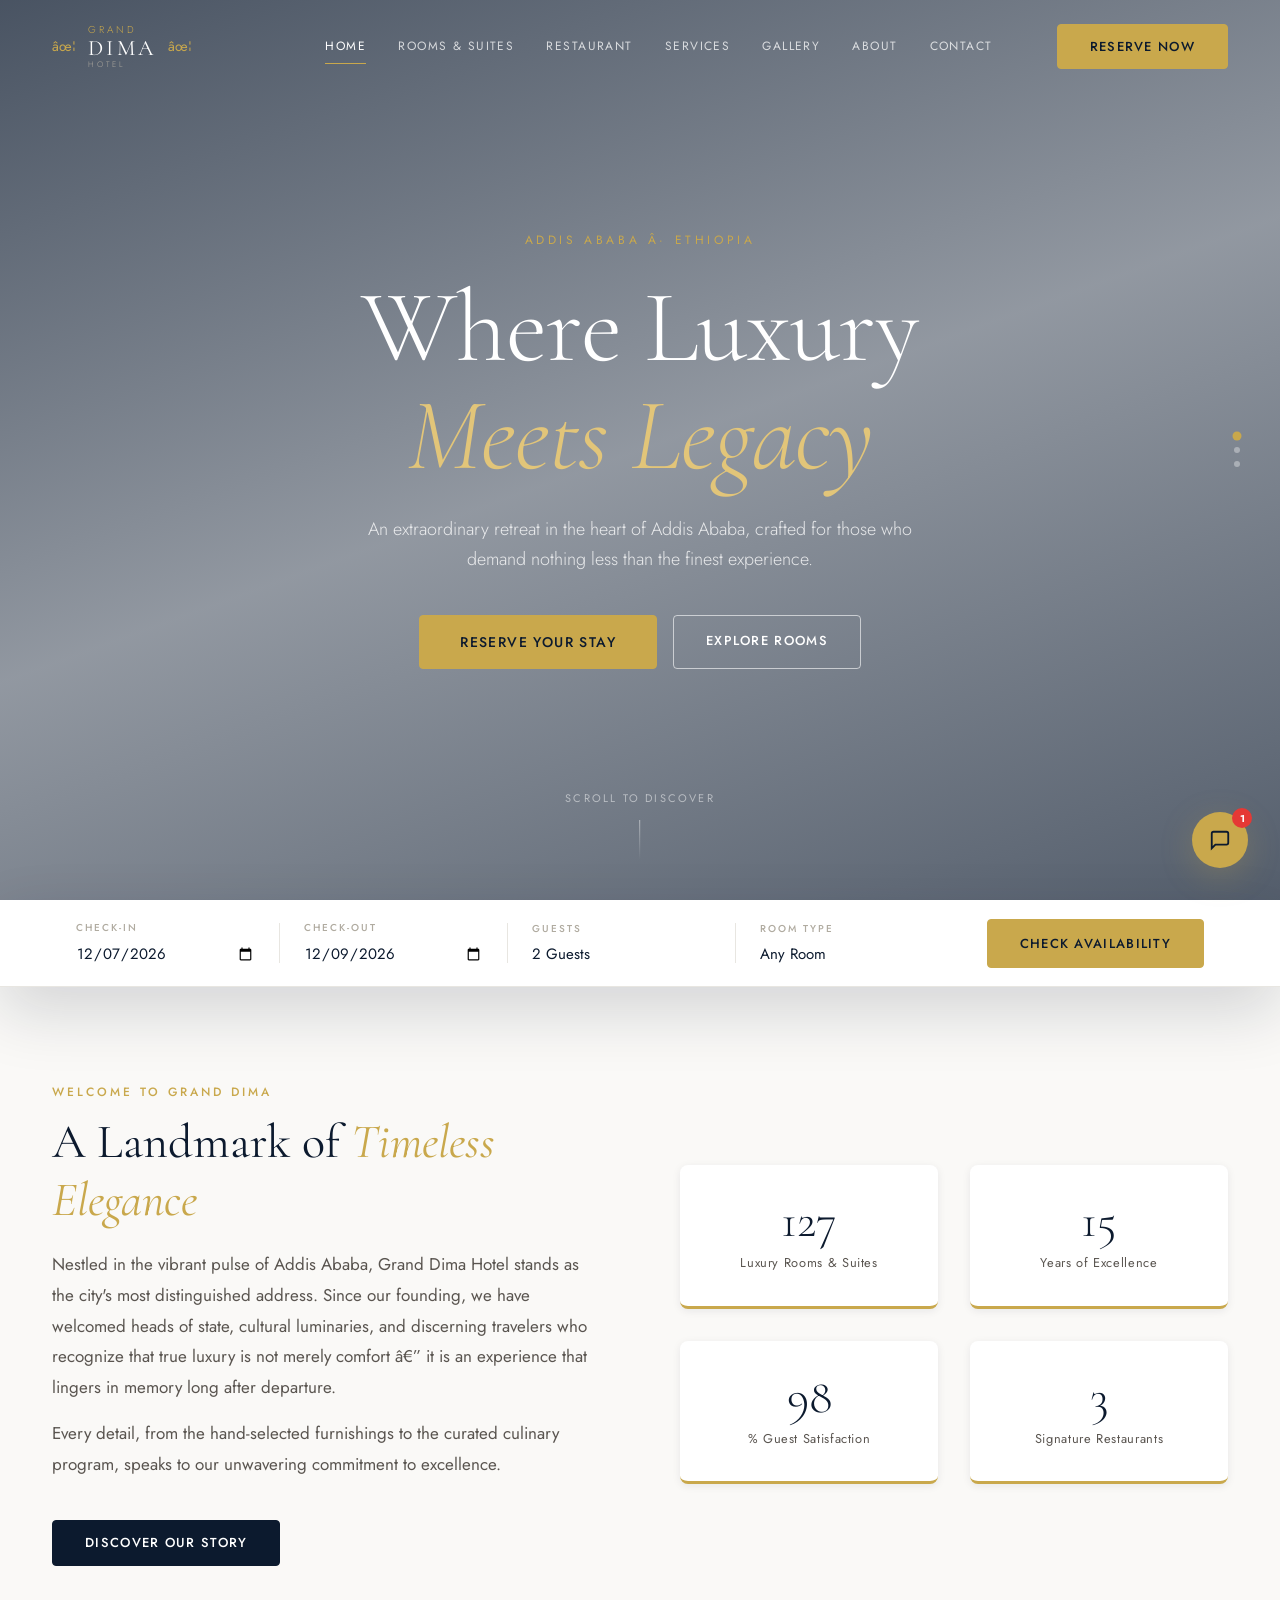
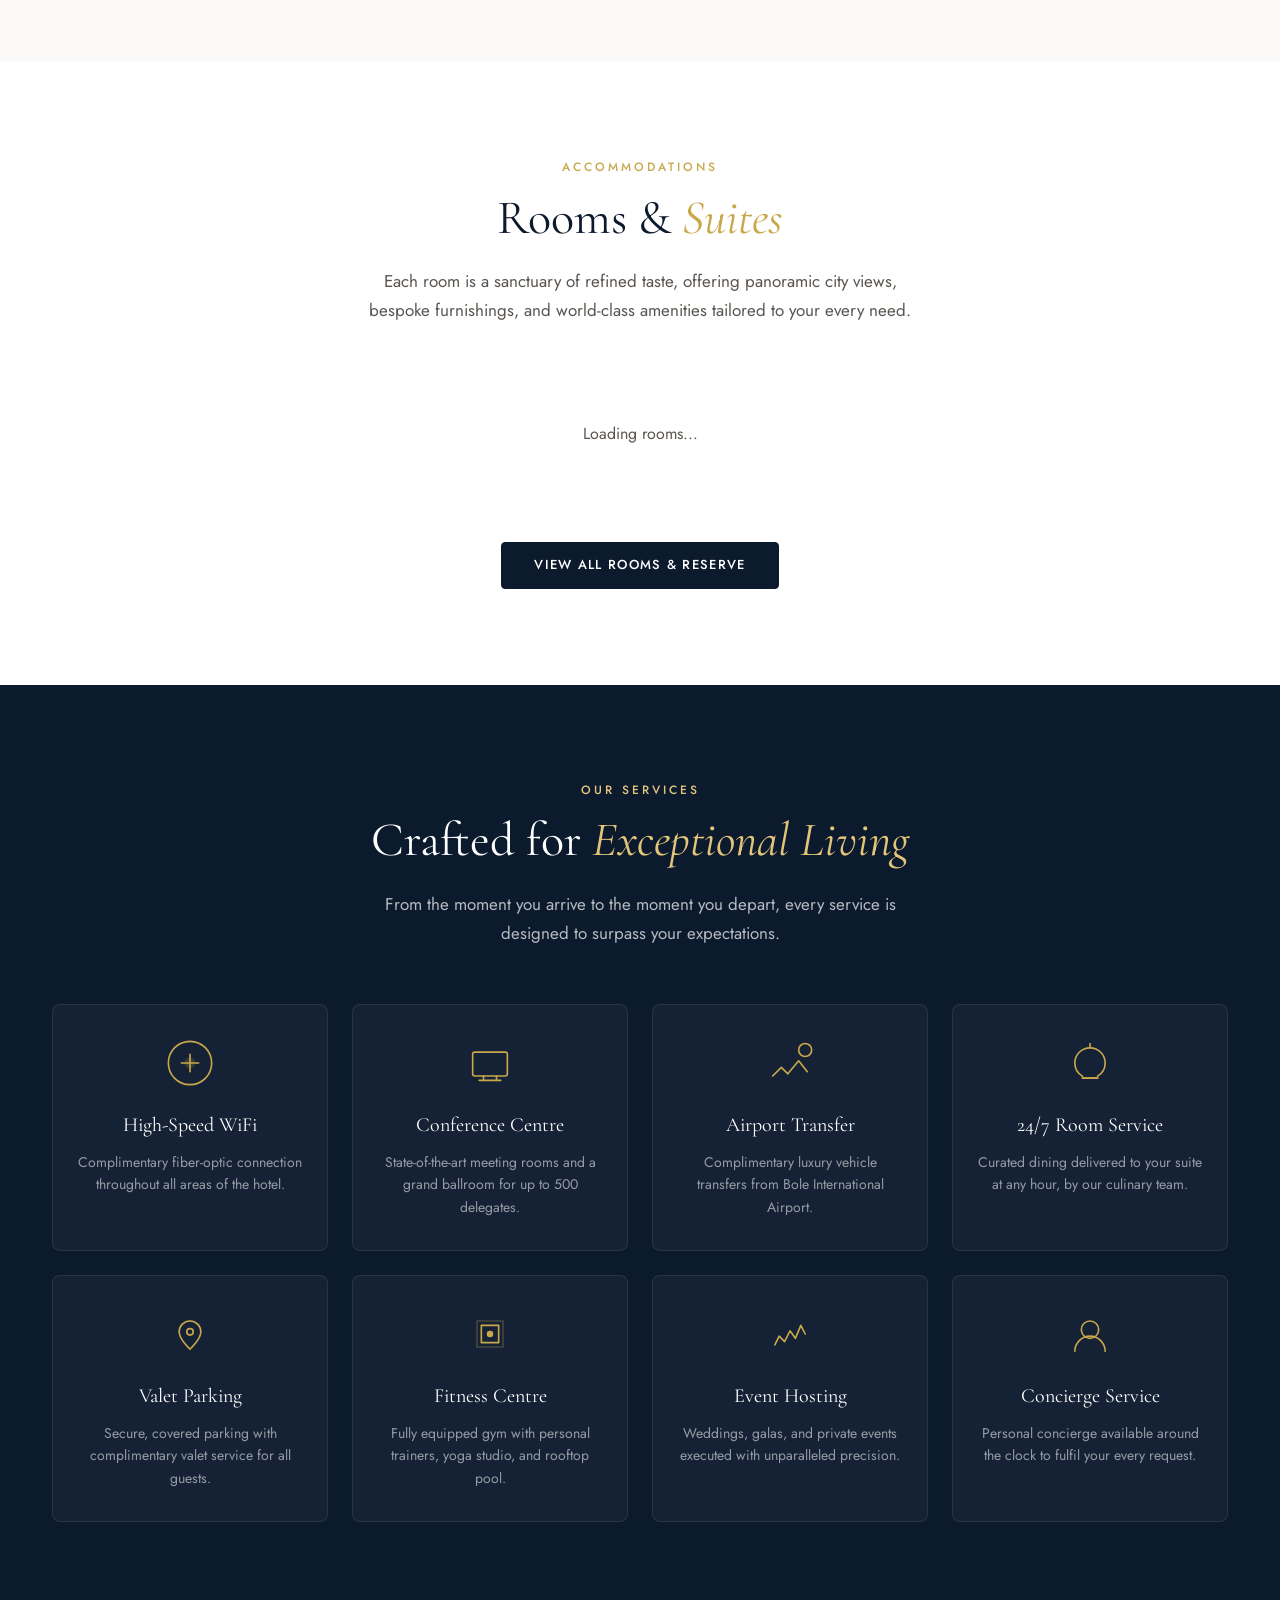
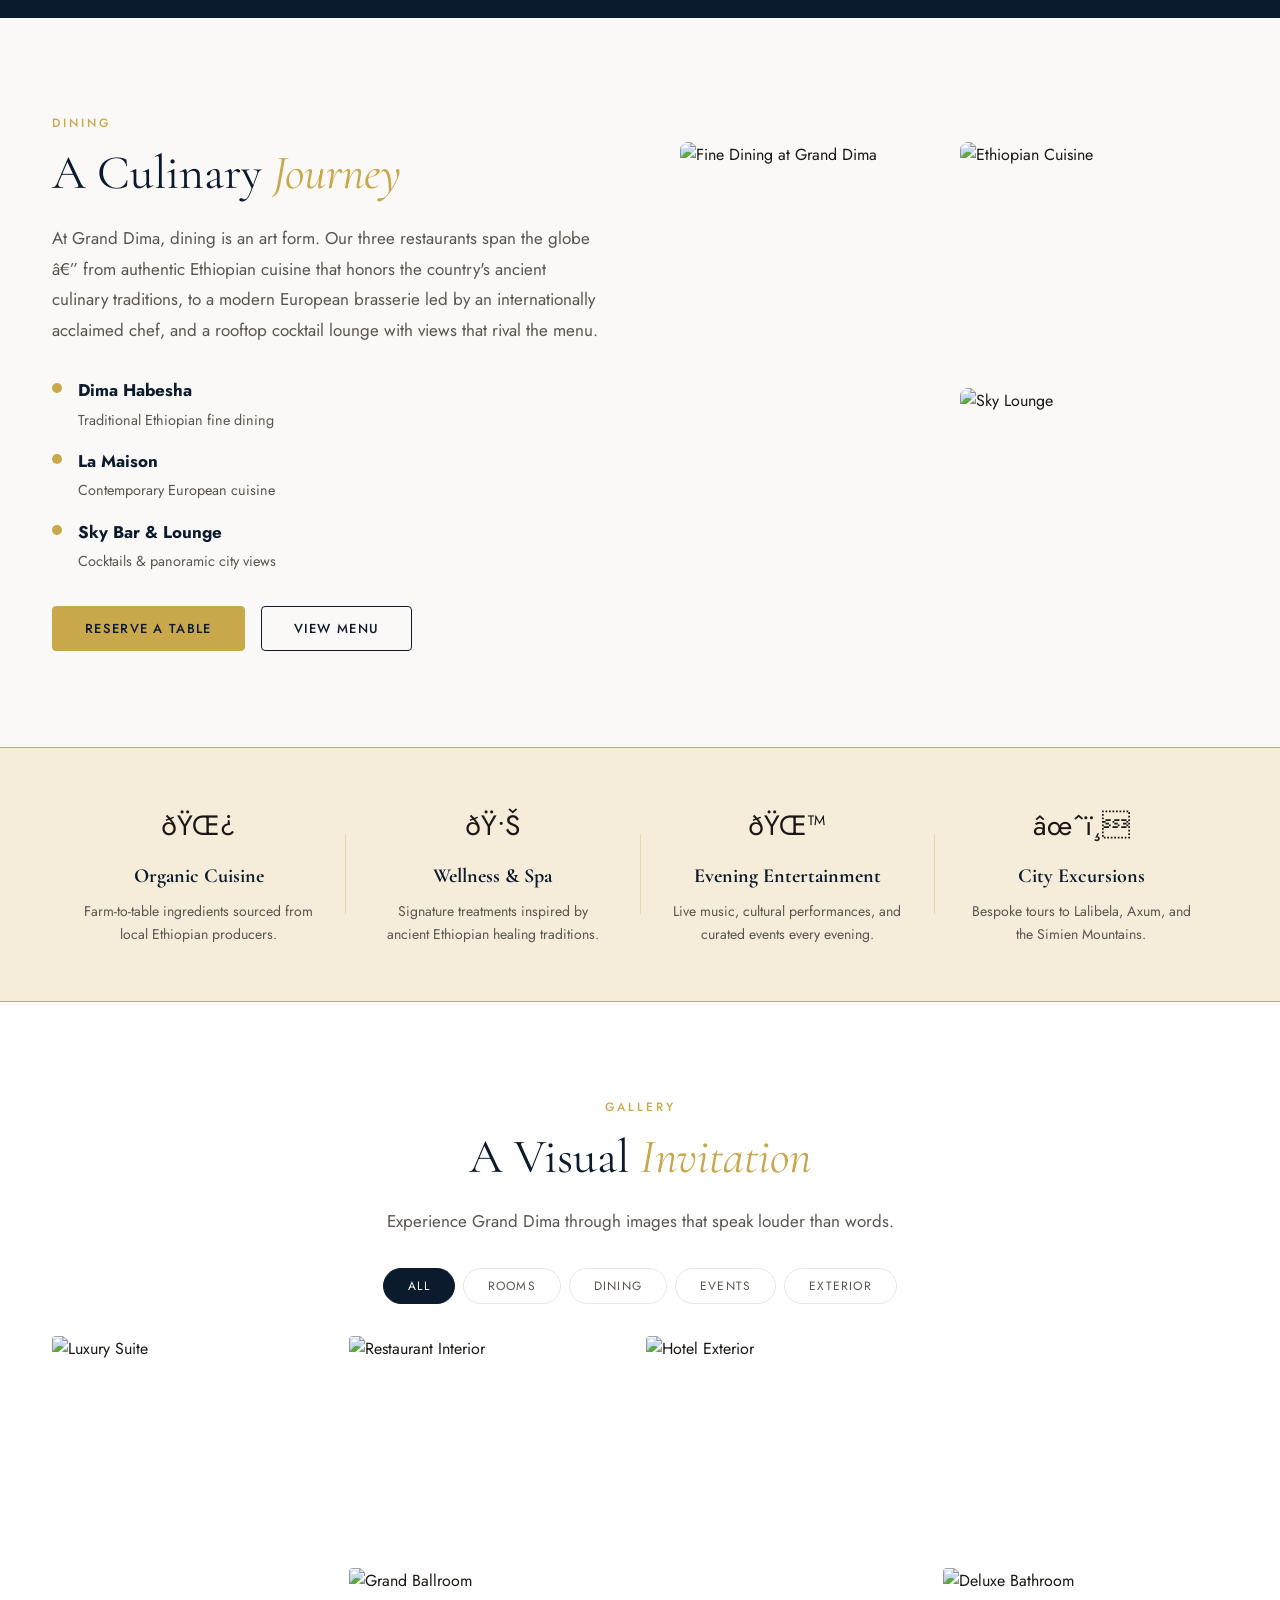
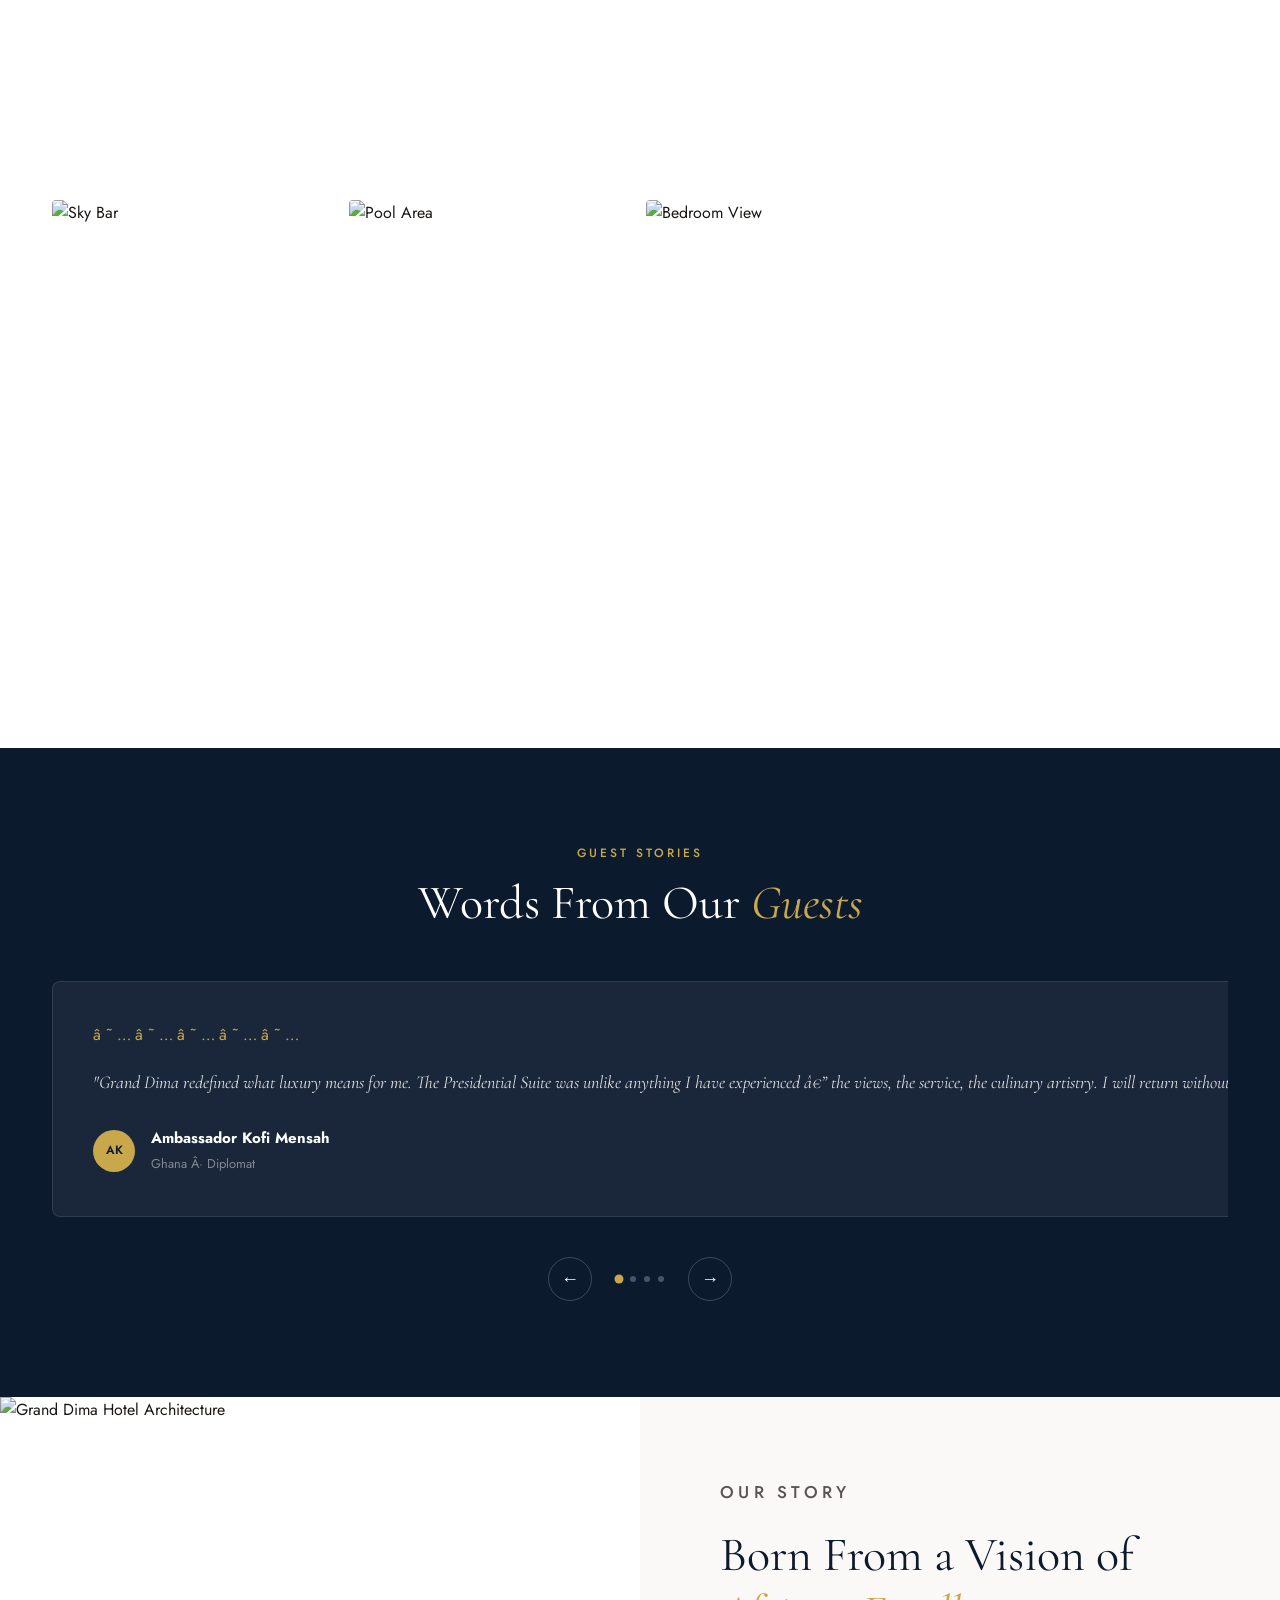
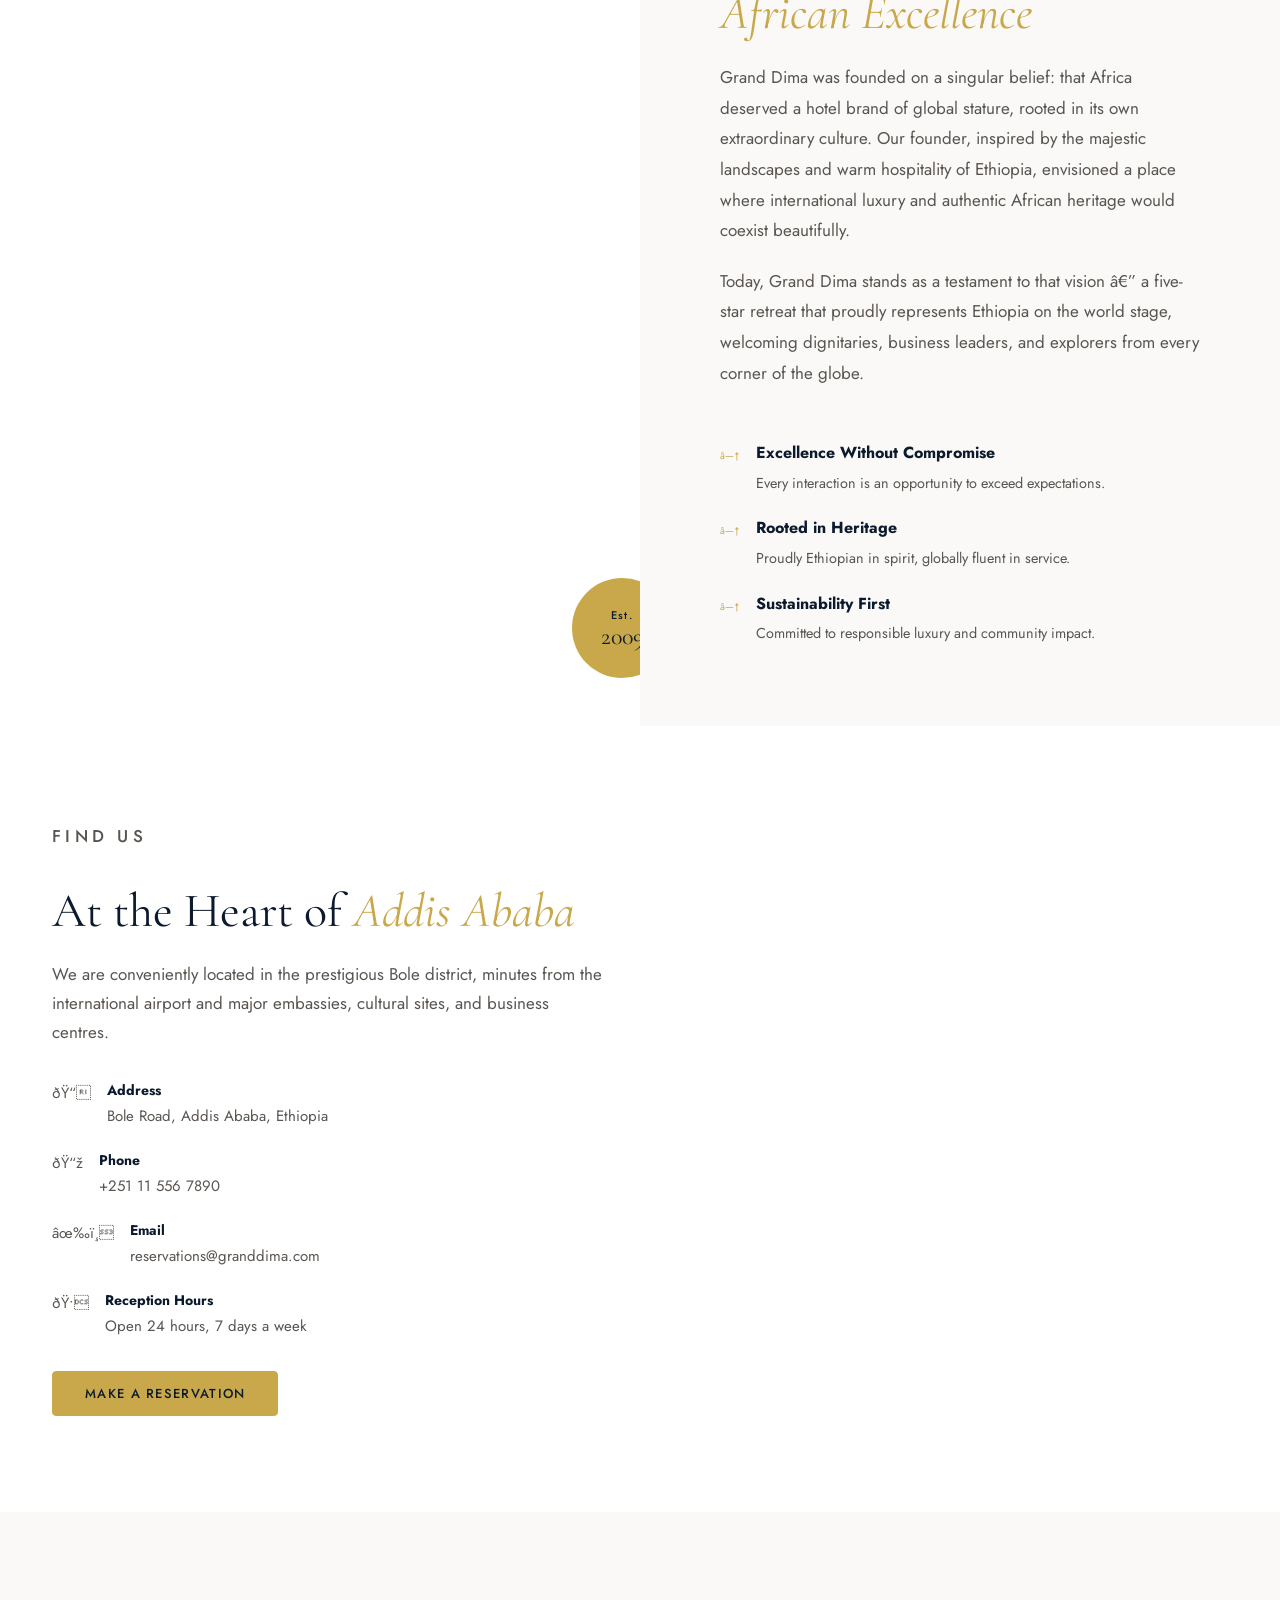
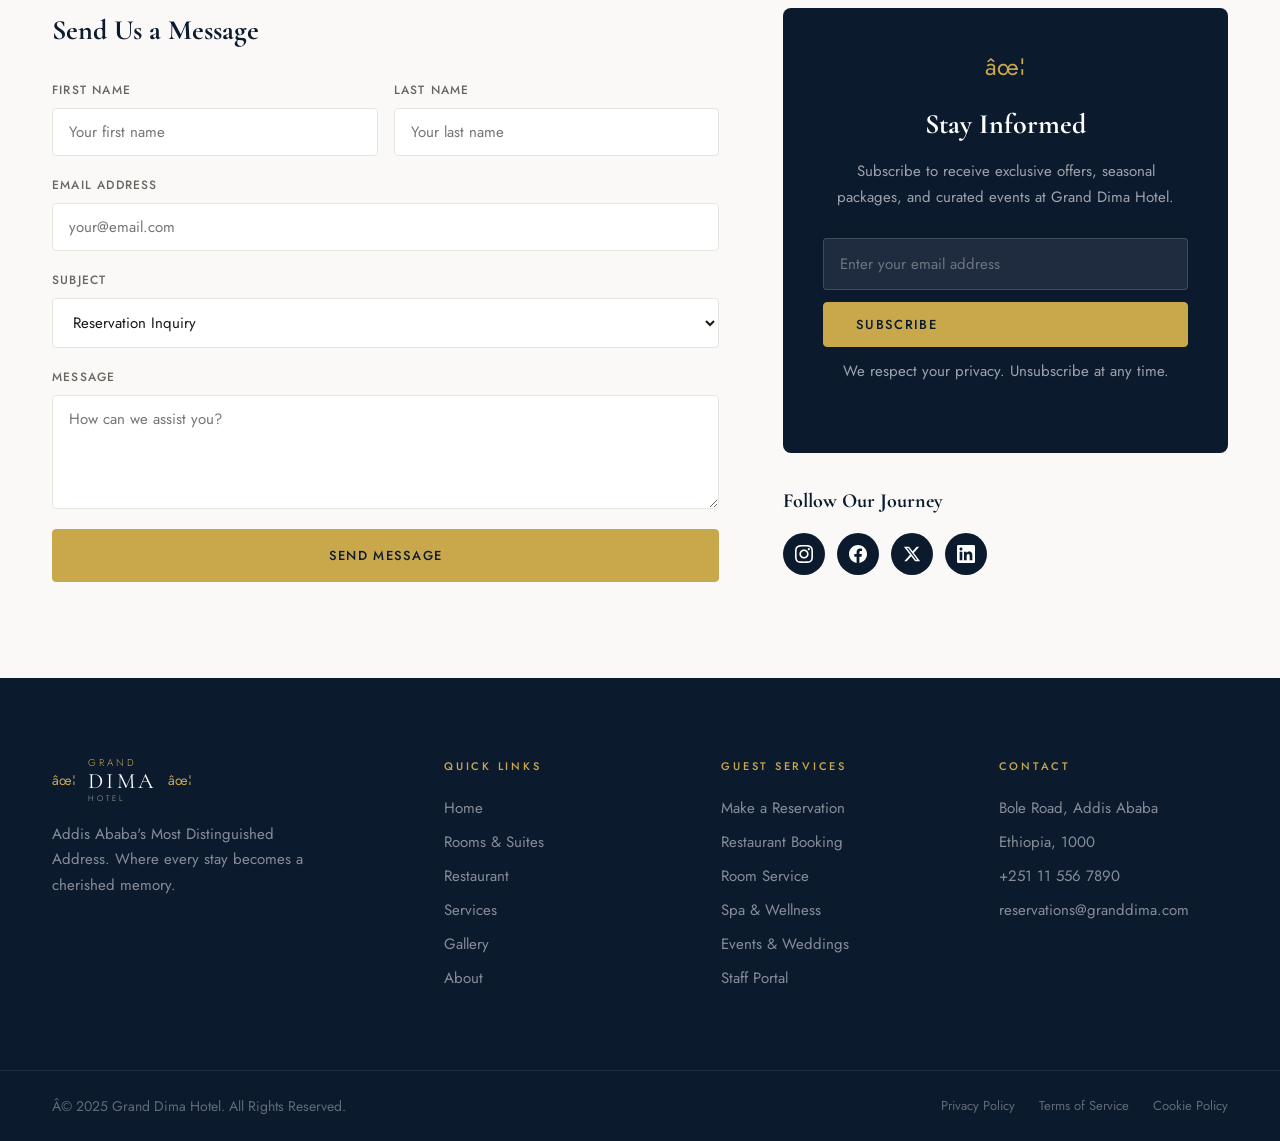
==== index.html @ 4185f0f9 "Hotel" ====
﻿<!DOCTYPE html>
<html lang="en">
<head>
<meta charset="UTF-8">
<meta name="viewport" content="width=device-width, initial-scale=1.0">
<meta name="description" content="Grand Dima Hotel â€” Addis Ababa's most distinguished address. Experience world-class luxury, timeless elegance, and extraordinary hospitality.">
<meta name="keywords" content="Grand Dima Hotel, luxury hotel, Addis Ababa, 5-star hotel, rooms, suites, restaurant, spa">
<title>Grand Dima Hotel | Addis Ababa's Finest Address</title>
<link rel="preconnect" href="https://fonts.googleapis.com">
<link rel="preconnect" href="https://fonts.gstatic.com" crossorigin>
<link href="https://fonts.googleapis.com/css2?family=Cormorant+Garamond:ital,wght@0,300;0,400;0,500;0,600;1,300;1,400&family=Jost:wght@300;400;500;600&family=Playfair+Display:ital,wght@0,400;0,700;1,400&display=swap" rel="stylesheet">
<link rel="stylesheet" href="style.css">
</head>
<body>

<!-- NAVIGATION -->
<nav class="nav" id="mainNav">
  <div class="nav-inner">
    <div class="nav-logo">
      <a href="#home">
        <span class="logo-ornament">âœ¦</span>
        <div class="logo-text">
          <span class="logo-grand">GRAND</span>
          <span class="logo-dima">DIMA</span>
          <span class="logo-hotel">HOTEL</span>
        </div>
        <span class="logo-ornament">âœ¦</span>
      </a>
    </div>
    <ul class="nav-links" id="navLinks">
      <li><a href="#home" class="nav-link active">Home</a></li>
      <li><a href="#rooms" class="nav-link">Rooms & Suites</a></li>
      <li><a href="#restaurant" class="nav-link">Restaurant</a></li>
      <li><a href="#amenities" class="nav-link">Services</a></li>
      <li><a href="#gallery" class="nav-link">Gallery</a></li>
      <li><a href="#about" class="nav-link">About</a></li>
      <li><a href="#contact" class="nav-link">Contact</a></li>
    </ul>
    <div class="nav-cta">
      <button class="btn btn-gold" onclick="openBooking()">Reserve Now</button>
    </div>
    <button class="nav-hamburger" id="navHamburger" onclick="toggleMenu()">
      <span></span><span></span><span></span>
    </button>
  </div>
</nav>

<!-- HERO SECTION -->
<section class="hero" id="home">
  <div class="hero-slides">
    <div class="hero-slide active" style="background-image: url('https://images.unsplash.com/photo-1566073771259-6a8506099945?w=1920&q=80')"></div>
    <div class="hero-slide" style="background-image: url('https://images.unsplash.com/photo-1582719478250-c89cae4dc85b?w=1920&q=80')"></div>
    <div class="hero-slide" style="background-image: url('https://images.unsplash.com/photo-1542314831-068cd1dbfeeb?w=1920&q=80')"></div>
  </div>
  <div class="hero-overlay"></div>
  <div class="hero-content">
    <p class="hero-eyebrow fade-up">Addis Ababa Â· Ethiopia</p>
    <h1 class="hero-title fade-up">Where Luxury<br><em>Meets Legacy</em></h1>
    <p class="hero-subtitle fade-up">An extraordinary retreat in the heart of Addis Ababa, crafted for those who demand nothing less than the finest experience.</p>
    <div class="hero-actions fade-up">
      <button class="btn btn-gold-lg" onclick="openBooking()">Reserve Your Stay</button>
      <a href="#rooms" class="btn btn-outline-light">Explore Rooms</a>
    </div>
  </div>
  <div class="hero-scroll-hint">
    <span>Scroll to discover</span>
    <div class="scroll-line"></div>
  </div>
  <div class="hero-dots">
    <span class="dot active" onclick="goSlide(0)"></span>
    <span class="dot" onclick="goSlide(1)"></span>
    <span class="dot" onclick="goSlide(2)"></span>
  </div>
</section>

<!-- QUICK BOOKING BAR -->
<section class="booking-bar" id="bookingBar">
  <div class="booking-bar-inner">
    <div class="booking-field">
      <label>Check-In</label>
      <input type="date" id="checkin" min="">
    </div>
    <div class="booking-divider"></div>
    <div class="booking-field">
      <label>Check-Out</label>
      <input type="date" id="checkout" min="">
    </div>
    <div class="booking-divider"></div>
    <div class="booking-field">
      <label>Guests</label>
      <select id="guests">
        <option>1 Guest</option>
        <option selected>2 Guests</option>
        <option>3 Guests</option>
        <option>4 Guests</option>
        <option>5+ Guests</option>
      </select>
    </div>
    <div class="booking-divider"></div>
    <div class="booking-field">
      <label>Room Type</label>
      <select id="roomType">
        <option>Any Room</option>
        <option>Deluxe Room</option>
        <option>Junior Suite</option>
        <option>Grand Suite</option>
        <option>Presidential Suite</option>
      </select>
    </div>
    <button class="btn btn-gold" onclick="checkAvailability()">Check Availability</button>
  </div>
</section>

<!-- INTRO SECTION -->
<section class="intro reveal" id="about-intro">
  <div class="container">
    <div class="intro-grid">
      <div class="intro-text">
        <p class="section-eyebrow">Welcome to Grand Dima</p>
        <h2 class="section-title">A Landmark of <em>Timeless Elegance</em></h2>
        <p class="intro-body">Nestled in the vibrant pulse of Addis Ababa, Grand Dima Hotel stands as the city's most distinguished address. Since our founding, we have welcomed heads of state, cultural luminaries, and discerning travelers who recognize that true luxury is not merely comfort â€” it is an experience that lingers in memory long after departure.</p>
        <p class="intro-body">Every detail, from the hand-selected furnishings to the curated culinary program, speaks to our unwavering commitment to excellence.</p>
        <a href="#about" class="btn btn-navy">Discover Our Story</a>
      </div>
      <div class="intro-stats">
        <div class="stat-item reveal-child">
          <span class="stat-number" data-target="127">0</span>
          <span class="stat-label">Luxury Rooms & Suites</span>
        </div>
        <div class="stat-item reveal-child">
          <span class="stat-number" data-target="15">0</span>
          <span class="stat-label">Years of Excellence</span>
        </div>
        <div class="stat-item reveal-child">
          <span class="stat-number" data-target="98">0</span>
          <span class="stat-label">% Guest Satisfaction</span>
        </div>
        <div class="stat-item reveal-child">
          <span class="stat-number" data-target="3">0</span>
          <span class="stat-label">Signature Restaurants</span>
        </div>
      </div>
    </div>
  </div>
</section>

<!-- ROOMS & SUITES -->
<section class="rooms-section reveal" id="rooms">
  <div class="container">
    <div class="section-header center">
      <p class="section-eyebrow">Accommodations</p>
      <h2 class="section-title">Rooms & <em>Suites</em></h2>
      <p class="section-desc">Each room is a sanctuary of refined taste, offering panoramic city views, bespoke furnishings, and world-class amenities tailored to your every need.</p>
    </div>
    <div class="rooms-grid" id="roomsGrid">
      <div class="empty-state" style="grid-column:1/-1;padding:3rem;text-align:center;color:var(--text-light)">
        Loading rooms...
      </div>
    </div>
    <div class="section-cta">
      <a href="#" class="btn btn-navy" onclick="openBooking()">View All Rooms & Reserve</a>
    </div>
  </div>
</section>

<!-- AMENITIES SECTION -->
<section class="amenities-section reveal" id="amenities">
  <div class="amenities-bg"></div>
  <div class="container">
    <div class="section-header center light">
      <p class="section-eyebrow gold">Our Services</p>
      <h2 class="section-title light">Crafted for <em>Exceptional Living</em></h2>
      <p class="section-desc light">From the moment you arrive to the moment you depart, every service is designed to surpass your expectations.</p>
    </div>
    <div class="amenities-grid">
      <div class="amenity-card reveal-child">
        <div class="amenity-icon">
          <svg viewBox="0 0 48 48" fill="none"><circle cx="24" cy="24" r="20" stroke="currentColor" stroke-width="1.5"/><path d="M16 24h16M24 16v16" stroke="currentColor" stroke-width="1.5" stroke-linecap="round"/><circle cx="24" cy="24" r="5" fill="currentColor" opacity="0.2"/></svg>
        </div>
        <h4>High-Speed WiFi</h4>
        <p>Complimentary fiber-optic connection throughout all areas of the hotel.</p>
      </div>
      <div class="amenity-card reveal-child">
        <div class="amenity-icon">
          <svg viewBox="0 0 48 48" fill="none"><rect x="8" y="14" width="32" height="22" rx="2" stroke="currentColor" stroke-width="1.5"/><path d="M18 36v4M30 36v4M14 40h20" stroke="currentColor" stroke-width="1.5" stroke-linecap="round"/></svg>
        </div>
        <h4>Conference Centre</h4>
        <p>State-of-the-art meeting rooms and a grand ballroom for up to 500 delegates.</p>
      </div>
      <div class="amenity-card reveal-child">
        <div class="amenity-icon">
          <svg viewBox="0 0 48 48" fill="none"><path d="M8 36l8-8 6 6 10-12 8 10" stroke="currentColor" stroke-width="1.5" stroke-linecap="round" stroke-linejoin="round"/><circle cx="38" cy="12" r="6" stroke="currentColor" stroke-width="1.5"/></svg>
        </div>
        <h4>Airport Transfer</h4>
        <p>Complimentary luxury vehicle transfers from Bole International Airport.</p>
      </div>
      <div class="amenity-card reveal-child">
        <div class="amenity-icon">
          <svg viewBox="0 0 48 48" fill="none"><path d="M24 10c-7.7 0-14 6.3-14 14 0 5.2 2.8 9.7 7 12.1V38h14v-1.9C35.2 33.7 38 29.2 38 24c0-7.7-6.3-14-14-14z" stroke="currentColor" stroke-width="1.5"/><path d="M19 38h10M24 10V6" stroke="currentColor" stroke-width="1.5" stroke-linecap="round"/></svg>
        </div>
        <h4>24/7 Room Service</h4>
        <p>Curated dining delivered to your suite at any hour, by our culinary team.</p>
      </div>
      <div class="amenity-card reveal-child">
        <div class="amenity-icon">
          <svg viewBox="0 0 48 48" fill="none"><path d="M14 22c0-5.5 4.5-10 10-10s10 4.5 10 10c0 7-10 16-10 16S14 29 14 22z" stroke="currentColor" stroke-width="1.5"/><circle cx="24" cy="22" r="3" stroke="currentColor" stroke-width="1.5"/></svg>
        </div>
        <h4>Valet Parking</h4>
        <p>Secure, covered parking with complimentary valet service for all guests.</p>
      </div>
      <div class="amenity-card reveal-child">
        <div class="amenity-icon">
          <svg viewBox="0 0 48 48" fill="none"><path d="M16 16h16v16H16z" stroke="currentColor" stroke-width="1.5" stroke-linejoin="round"/><path d="M12 12h24v24H12z" stroke="currentColor" stroke-width="1" opacity="0.4"/><circle cx="24" cy="24" r="3" fill="currentColor"/></svg>
        </div>
        <h4>Fitness Centre</h4>
        <p>Fully equipped gym with personal trainers, yoga studio, and rooftop pool.</p>
      </div>
      <div class="amenity-card reveal-child">
        <div class="amenity-icon">
          <svg viewBox="0 0 48 48" fill="none"><path d="M10 34l4-8 5 5 5-10 5 7 5-12 4 8" stroke="currentColor" stroke-width="1.5" stroke-linecap="round" stroke-linejoin="round"/></svg>
        </div>
        <h4>Event Hosting</h4>
        <p>Weddings, galas, and private events executed with unparalleled precision.</p>
      </div>
      <div class="amenity-card reveal-child">
        <div class="amenity-icon">
          <svg viewBox="0 0 48 48" fill="none"><circle cx="24" cy="20" r="8" stroke="currentColor" stroke-width="1.5"/><path d="M10 40c0-7.7 6.3-14 14-14s14 6.3 14 14" stroke="currentColor" stroke-width="1.5" stroke-linecap="round"/></svg>
        </div>
        <h4>Concierge Service</h4>
        <p>Personal concierge available around the clock to fulfil your every request.</p>
      </div>
    </div>
  </div>
</section>

<!-- RESTAURANT SECTION -->
<section class="restaurant-section reveal" id="restaurant">
  <div class="container">
    <div class="restaurant-grid">
      <div class="restaurant-text reveal-child">
        <p class="section-eyebrow">Dining</p>
        <h2 class="section-title">A Culinary <em>Journey</em></h2>
        <p class="restaurant-body">At Grand Dima, dining is an art form. Our three restaurants span the globe â€” from authentic Ethiopian cuisine that honors the country's ancient culinary traditions, to a modern European brasserie led by an internationally acclaimed chef, and a rooftop cocktail lounge with views that rival the menu.</p>
        <div class="restaurant-features">
          <div class="rf-item">
            <div class="rf-dot"></div>
            <div>
              <strong>Dima Habesha</strong>
              <span>Traditional Ethiopian fine dining</span>
            </div>
          </div>
          <div class="rf-item">
            <div class="rf-dot"></div>
            <div>
              <strong>La Maison</strong>
              <span>Contemporary European cuisine</span>
            </div>
          </div>
          <div class="rf-item">
            <div class="rf-dot"></div>
            <div>
              <strong>Sky Bar & Lounge</strong>
              <span>Cocktails & panoramic city views</span>
            </div>
          </div>
        </div>
        <div class="restaurant-actions">
          <button class="btn btn-gold" onclick="openReservation()">Reserve a Table</button>
          <button class="btn btn-ghost" onclick="openMenu()">View Menu</button>
        </div>
      </div>
      <div class="restaurant-gallery reveal-child">
        <div class="rg-main">
          <img src="https://images.unsplash.com/photo-1414235077428-338989a2e8c0?w=600&q=80" alt="Fine Dining at Grand Dima" loading="lazy">
        </div>
        <div class="rg-secondary">
          <img src="https://images.unsplash.com/photo-1504674900247-0877df9cc836?w=400&q=80" alt="Ethiopian Cuisine" loading="lazy">
          <img src="https://images.unsplash.com/photo-1551218808-94e220e084d2?w=400&q=80" alt="Sky Lounge" loading="lazy">
        </div>
      </div>
    </div>
  </div>
</section>

<!-- EXPERIENCE / CTA STRIP -->
<section class="experience-strip reveal">
  <div class="experience-inner">
    <div class="exp-item reveal-child">
      <div class="exp-icon">ðŸŒ¿</div>
      <h4>Organic Cuisine</h4>
      <p>Farm-to-table ingredients sourced from local Ethiopian producers.</p>
    </div>
    <div class="exp-divider"></div>
    <div class="exp-item reveal-child">
      <div class="exp-icon">ðŸ•Š</div>
      <h4>Wellness & Spa</h4>
      <p>Signature treatments inspired by ancient Ethiopian healing traditions.</p>
    </div>
    <div class="exp-divider"></div>
    <div class="exp-item reveal-child">
      <div class="exp-icon">ðŸŒ™</div>
      <h4>Evening Entertainment</h4>
      <p>Live music, cultural performances, and curated events every evening.</p>
    </div>
    <div class="exp-divider"></div>
    <div class="exp-item reveal-child">
      <div class="exp-icon">âœˆï¸</div>
      <h4>City Excursions</h4>
      <p>Bespoke tours to Lalibela, Axum, and the Simien Mountains.</p>
    </div>
  </div>
</section>

<!-- GALLERY SECTION -->
<section class="gallery-section reveal" id="gallery">
  <div class="container">
    <div class="section-header center">
      <p class="section-eyebrow">Gallery</p>
      <h2 class="section-title">A Visual <em>Invitation</em></h2>
      <p class="section-desc">Experience Grand Dima through images that speak louder than words.</p>
    </div>
    <div class="gallery-filters">
      <button class="gf-btn active" data-filter="all">All</button>
      <button class="gf-btn" data-filter="rooms">Rooms</button>
      <button class="gf-btn" data-filter="dining">Dining</button>
      <button class="gf-btn" data-filter="events">Events</button>
      <button class="gf-btn" data-filter="exterior">Exterior</button>
    </div>
    <div class="gallery-masonry" id="galleryGrid">
      <div class="gallery-item tall" data-cat="rooms" onclick="openLightbox(this)">
        <img src="https://images.unsplash.com/photo-1618773928121-c32242e63f39?w=600&q=80" alt="Luxury Suite" loading="lazy">
        <div class="gallery-hover"><span>Luxury Suite</span></div>
      </div>
      <div class="gallery-item" data-cat="dining" onclick="openLightbox(this)">
        <img src="https://images.unsplash.com/photo-1517248135467-4c7edcad34c4?w=600&q=80" alt="Restaurant Interior" loading="lazy">
        <div class="gallery-hover"><span>Dima Habesha</span></div>
      </div>
      <div class="gallery-item" data-cat="exterior" onclick="openLightbox(this)">
        <img src="https://images.unsplash.com/photo-1571896349842-33c89424de2d?w=600&q=80" alt="Hotel Exterior" loading="lazy">
        <div class="gallery-hover"><span>Hotel Entrance</span></div>
      </div>
      <div class="gallery-item wide" data-cat="events" onclick="openLightbox(this)">
        <img src="https://images.unsplash.com/photo-1519167758481-83f550bb49b3?w=800&q=80" alt="Grand Ballroom" loading="lazy">
        <div class="gallery-hover"><span>Grand Ballroom</span></div>
      </div>
      <div class="gallery-item" data-cat="rooms" onclick="openLightbox(this)">
        <img src="https://images.unsplash.com/photo-1560347876-aeef00ee58a1?w=600&q=80" alt="Deluxe Bathroom" loading="lazy">
        <div class="gallery-hover"><span>Marble Bathroom</span></div>
      </div>
      <div class="gallery-item" data-cat="dining" onclick="openLightbox(this)">
        <img src="https://images.unsplash.com/photo-1555396273-367ea4eb4db5?w=600&q=80" alt="Sky Bar" loading="lazy">
        <div class="gallery-hover"><span>Sky Bar Lounge</span></div>
      </div>
      <div class="gallery-item tall" data-cat="exterior" onclick="openLightbox(this)">
        <img src="https://images.unsplash.com/photo-1445019980597-93fa8acb246c?w=600&q=80" alt="Pool Area" loading="lazy">
        <div class="gallery-hover"><span>Rooftop Pool</span></div>
      </div>
      <div class="gallery-item" data-cat="rooms" onclick="openLightbox(this)">
        <img src="https://images.unsplash.com/photo-1611892440504-42a792e24d32?w=600&q=80" alt="Bedroom View" loading="lazy">
        <div class="gallery-hover"><span>Presidential Suite</span></div>
      </div>
    </div>
  </div>
</section>

<!-- TESTIMONIALS -->
<section class="testimonials-section reveal" id="testimonials">
  <div class="container">
    <div class="section-header center">
      <p class="section-eyebrow">Guest Stories</p>
      <h2 class="section-title">Words From Our <em>Guests</em></h2>
    </div>
    <div class="testimonials-carousel" id="testimonialsCarousel">
      <div class="testimonial-track" id="testimonialTrack">
        <div class="testimonial-card">
          <div class="testimonial-stars">â˜…â˜…â˜…â˜…â˜…</div>
          <p class="testimonial-text">"Grand Dima redefined what luxury means for me. The Presidential Suite was unlike anything I have experienced â€” the views, the service, the culinary artistry. I will return without question."</p>
          <div class="testimonial-author">
            <div class="author-avatar">AK</div>
            <div>
              <strong>Ambassador Kofi Mensah</strong>
              <span>Ghana Â· Diplomat</span>
            </div>
          </div>
        </div>
        <div class="testimonial-card">
          <div class="testimonial-stars">â˜…â˜…â˜…â˜…â˜…</div>
          <p class="testimonial-text">"Hosting our international conference at Grand Dima was the right decision. The team handled every detail with precision and warmth. Our 300 delegates were thoroughly impressed."</p>
          <div class="testimonial-author">
            <div class="author-avatar">SL</div>
            <div>
              <strong>Sarah Lindqvist</strong>
              <span>Sweden Â· CEO, Nordic Partners</span>
            </div>
          </div>
        </div>
        <div class="testimonial-card">
          <div class="testimonial-stars">â˜…â˜…â˜…â˜…â˜…</div>
          <p class="testimonial-text">"The Dima Habesha restaurant was the highlight of our visit to Addis Ababa. Authentic flavors presented with modern elegance â€” a perfect representation of Ethiopia's culinary soul."</p>
          <div class="testimonial-author">
            <div class="author-avatar">MA</div>
            <div>
              <strong>Marco Almeida</strong>
              <span>Brazil Â· Food Critic</span>
            </div>
          </div>
        </div>
        <div class="testimonial-card">
          <div class="testimonial-stars">â˜…â˜…â˜…â˜…â˜…</div>
          <p class="testimonial-text">"Our honeymoon at Grand Dima exceeded every dream. The staff remembered every preference, surprised us each morning, and made us feel like the only guests in the hotel."</p>
          <div class="testimonial-author">
            <div class="author-avatar">NB</div>
            <div>
              <strong>Nadia & Brahim</strong>
              <span>Morocco Â· Newlyweds</span>
            </div>
          </div>
        </div>
      </div>
    </div>
    <div class="testimonial-nav">
      <button class="tn-btn" onclick="prevTestimonial()">&#8592;</button>
      <div class="tn-dots" id="tnDots">
        <span class="tn-dot active"></span>
        <span class="tn-dot"></span>
        <span class="tn-dot"></span>
        <span class="tn-dot"></span>
      </div>
      <button class="tn-btn" onclick="nextTestimonial()">&#8594;</button>
    </div>
  </div>
</section>

<!-- ABOUT SECTION -->
<section class="about-section reveal" id="about">
  <div class="about-grid">
    <div class="about-visual">
      <img src="https://images.unsplash.com/photo-1551882547-ff40c63fe5fa?w=800&q=80" alt="Grand Dima Hotel Architecture" loading="lazy">
      <div class="about-badge">
        <span class="ab-year">Est.</span>
        <span class="ab-num">2009</span>
      </div>
    </div>
    <div class="about-text reveal-child">
      <p class="section-eyebrow">Our Story</p>
      <h2 class="section-title">Born From a Vision of <em>African Excellence</em></h2>
      <p>Grand Dima was founded on a singular belief: that Africa deserved a hotel brand of global stature, rooted in its own extraordinary culture. Our founder, inspired by the majestic landscapes and warm hospitality of Ethiopia, envisioned a place where international luxury and authentic African heritage would coexist beautifully.</p>
      <p>Today, Grand Dima stands as a testament to that vision â€” a five-star retreat that proudly represents Ethiopia on the world stage, welcoming dignitaries, business leaders, and explorers from every corner of the globe.</p>
      <div class="about-values">
        <div class="av-item">
          <div class="av-icon">â—†</div>
          <div>
            <strong>Excellence Without Compromise</strong>
            <span>Every interaction is an opportunity to exceed expectations.</span>
          </div>
        </div>
        <div class="av-item">
          <div class="av-icon">â—†</div>
          <div>
            <strong>Rooted in Heritage</strong>
            <span>Proudly Ethiopian in spirit, globally fluent in service.</span>
          </div>
        </div>
        <div class="av-item">
          <div class="av-icon">â—†</div>
          <div>
            <strong>Sustainability First</strong>
            <span>Committed to responsible luxury and community impact.</span>
          </div>
        </div>
      </div>
    </div>
  </div>
</section>

<!-- LOCATION -->
<section class="location-section reveal" id="contact">
  <div class="container">
    <div class="location-grid">
      <div class="location-info reveal-child">
        <p class="section-eyebrow">Find Us</p>
        <h2 class="section-title">At the Heart of <em>Addis Ababa</em></h2>
        <p>We are conveniently located in the prestigious Bole district, minutes from the international airport and major embassies, cultural sites, and business centres.</p>
        <div class="contact-items">
          <div class="ci">
            <span class="ci-icon">ðŸ“</span>
            <div>
              <strong>Address</strong>
              <span>Bole Road, Addis Ababa, Ethiopia</span>
            </div>
          </div>
          <div class="ci">
            <span class="ci-icon">ðŸ“ž</span>
            <div>
              <strong>Phone</strong>
              <span>+251 11 556 7890</span>
            </div>
          </div>
          <div class="ci">
            <span class="ci-icon">âœ‰ï¸</span>
            <div>
              <strong>Email</strong>
              <span>reservations@granddima.com</span>
            </div>
          </div>
          <div class="ci">
            <span class="ci-icon">ðŸ•</span>
            <div>
              <strong>Reception Hours</strong>
              <span>Open 24 hours, 7 days a week</span>
            </div>
          </div>
        </div>
        <button class="btn btn-gold" onclick="openBooking()">Make a Reservation</button>
      </div>
      <div class="location-map reveal-child">
        <div class="map-container">
          <iframe
            src="https://www.google.com/maps/embed?pb=!1m18!1m12!1m3!1d3940.520988305025!2d38.79555831520875!3d9.010092891964568!2m3!1f0!2f0!3f0!3m2!1i1024!2i768!4f13.1!3m3!1m2!1s0x164b85cef5ab402d%3A0x8467b6b037a24d49!2sBole%2C+Addis+Ababa!5e0!3m2!1sen!2set!4v1620000000000!5m2!1sen!2set"
            width="100%" height="100%" style="border:0;" allowfullscreen="" loading="lazy">
          </iframe>
        </div>
      </div>
    </div>
  </div>
</section>

<!-- CONTACT FORM & NEWSLETTER -->
<section class="contact-section reveal">
  <div class="container">
    <div class="contact-grid">
      <div class="contact-form-wrap reveal-child">
        <h3>Send Us a Message</h3>
        <form class="contact-form" onsubmit="submitContact(event)">
          <div class="form-row">
            <div class="form-group">
              <label>First Name</label>
              <input type="text" id="contactFirstName" placeholder="Your first name" required>
            </div>
            <div class="form-group">
              <label>Last Name</label>
              <input type="text" id="contactLastName" placeholder="Your last name" required>
            </div>
          </div>
          <div class="form-group">
            <label>Email Address</label>
            <input type="email" id="contactEmail" placeholder="your@email.com" required>
          </div>
          <div class="form-group">
            <label>Subject</label>
            <select id="contactSubject">
              <option>Reservation Inquiry</option>
              <option>Event Planning</option>
              <option>Restaurant Reservation</option>
              <option>General Inquiry</option>
              <option>Feedback</option>
            </select>
          </div>
          <div class="form-group">
            <label>Message</label>
            <textarea id="contactMessage" rows="4" placeholder="How can we assist you?" required></textarea>
          </div>
          <button type="submit" class="btn btn-gold full-width">Send Message</button>
        </form>
      </div>
      <div class="newsletter-wrap reveal-child">
        <div class="newsletter-box">
          <div class="nl-icon">âœ¦</div>
          <h3>Stay Informed</h3>
          <p>Subscribe to receive exclusive offers, seasonal packages, and curated events at Grand Dima Hotel.</p>
          <form class="nl-form" onsubmit="subscribeNewsletter(event)">
            <input type="email" id="newsletterEmail" placeholder="Enter your email address" required>
            <button type="submit" class="btn btn-gold">Subscribe</button>
          </form>
          <p class="nl-note">We respect your privacy. Unsubscribe at any time.</p>
        </div>
        <div class="social-wrap">
          <h4>Follow Our Journey</h4>
          <div class="social-links">
            <a href="#" class="social-btn" title="Instagram">
              <svg viewBox="0 0 24 24" fill="currentColor"><path d="M12 2.163c3.204 0 3.584.012 4.85.07 3.252.148 4.771 1.691 4.919 4.919.058 1.265.069 1.645.069 4.849 0 3.205-.012 3.584-.069 4.849-.149 3.225-1.664 4.771-4.919 4.919-1.266.058-1.644.07-4.85.07-3.204 0-3.584-.012-4.849-.07-3.26-.149-4.771-1.699-4.919-4.92-.058-1.265-.07-1.644-.07-4.849 0-3.204.013-3.583.07-4.849.149-3.227 1.664-4.771 4.919-4.919 1.266-.057 1.645-.069 4.849-.069zm0-2.163c-3.259 0-3.667.014-4.947.072-4.358.2-6.78 2.618-6.98 6.98-.059 1.281-.073 1.689-.073 4.948 0 3.259.014 3.668.072 4.948.2 4.358 2.618 6.78 6.98 6.98 1.281.058 1.689.072 4.948.072 3.259 0 3.668-.014 4.948-.072 4.354-.2 6.782-2.618 6.979-6.98.059-1.28.073-1.689.073-4.948 0-3.259-.014-3.667-.072-4.947-.196-4.354-2.617-6.78-6.979-6.98-1.281-.059-1.69-.073-4.949-.073zm0 5.838c-3.403 0-6.162 2.759-6.162 6.162s2.759 6.163 6.162 6.163 6.162-2.759 6.162-6.163c0-3.403-2.759-6.162-6.162-6.162zm0 10.162c-2.209 0-4-1.79-4-4 0-2.209 1.791-4 4-4s4 1.791 4 4c0 2.21-1.791 4-4 4zm6.406-11.845c-.796 0-1.441.645-1.441 1.44s.645 1.44 1.441 1.44c.795 0 1.439-.645 1.439-1.44s-.644-1.44-1.439-1.44z"/></svg>
            </a>
            <a href="#" class="social-btn" title="Facebook">
              <svg viewBox="0 0 24 24" fill="currentColor"><path d="M24 12.073c0-6.627-5.373-12-12-12s-12 5.373-12 12c0 5.99 4.388 10.954 10.125 11.854v-8.385H7.078v-3.47h3.047V9.43c0-3.007 1.792-4.669 4.533-4.669 1.312 0 2.686.235 2.686.235v2.953H15.83c-1.491 0-1.956.925-1.956 1.874v2.25h3.328l-.532 3.47h-2.796v8.385C19.612 23.027 24 18.062 24 12.073z"/></svg>
            </a>
            <a href="#" class="social-btn" title="Twitter">
              <svg viewBox="0 0 24 24" fill="currentColor"><path d="M18.244 2.25h3.308l-7.227 8.26 8.502 11.24H16.17l-5.214-6.817L4.99 21.75H1.68l7.73-8.835L1.254 2.25H8.08l4.713 6.231zm-1.161 17.52h1.833L7.084 4.126H5.117z"/></svg>
            </a>
            <a href="#" class="social-btn" title="LinkedIn">
              <svg viewBox="0 0 24 24" fill="currentColor"><path d="M20.447 20.452h-3.554v-5.569c0-1.328-.027-3.037-1.852-3.037-1.853 0-2.136 1.445-2.136 2.939v5.667H9.351V9h3.414v1.561h.046c.477-.9 1.637-1.85 3.37-1.85 3.601 0 4.267 2.37 4.267 5.455v6.286zM5.337 7.433c-1.144 0-2.063-.926-2.063-2.065 0-1.138.92-2.063 2.063-2.063 1.14 0 2.064.925 2.064 2.063 0 1.139-.925 2.065-2.064 2.065zm1.782 13.019H3.555V9h3.564v11.452zM22.225 0H1.771C.792 0 0 .774 0 1.729v20.542C0 23.227.792 24 1.771 24h20.451C23.2 24 24 23.227 24 22.271V1.729C24 .774 23.2 0 22.222 0h.003z"/></svg>
            </a>
          </div>
        </div>
      </div>
    </div>
  </div>
</section>

<!-- FOOTER -->
<footer class="footer">
  <div class="footer-top">
    <div class="container">
      <div class="footer-grid">
        <div class="footer-brand">
          <div class="footer-logo">
            <span class="logo-ornament">âœ¦</span>
            <div class="logo-text">
              <span class="logo-grand">GRAND</span>
              <span class="logo-dima">DIMA</span>
              <span class="logo-hotel">HOTEL</span>
            </div>
            <span class="logo-ornament">âœ¦</span>
          </div>
          <p class="footer-tagline">Addis Ababa's Most Distinguished Address. Where every stay becomes a cherished memory.</p>
        </div>
        <div class="footer-col">
          <h5>Quick Links</h5>
          <ul>
            <li><a href="#home">Home</a></li>
            <li><a href="#rooms">Rooms & Suites</a></li>
            <li><a href="#restaurant">Restaurant</a></li>
            <li><a href="#amenities">Services</a></li>
            <li><a href="#gallery">Gallery</a></li>
            <li><a href="#about">About</a></li>
          </ul>
        </div>
        <div class="footer-col">
          <h5>Guest Services</h5>
          <ul>
            <li><a href="#" onclick="openBooking()">Make a Reservation</a></li>
            <li><a href="#" onclick="openReservation()">Restaurant Booking</a></li>
            <li><a href="#">Room Service</a></li>
            <li><a href="#">Spa & Wellness</a></li>
            <li><a href="#">Events & Weddings</a></li>
            <li><a href="admin.html">Staff Portal</a></li>
          </ul>
        </div>
        <div class="footer-col">
          <h5>Contact</h5>
          <ul>
            <li>Bole Road, Addis Ababa</li>
            <li>Ethiopia, 1000</li>
            <li><a href="tel:+251115567890">+251 11 556 7890</a></li>
            <li><a href="mailto:reservations@granddima.com">reservations@granddima.com</a></li>
          </ul>
        </div>
      </div>
    </div>
  </div>
  <div class="footer-bottom">
    <div class="container">
      <p>Â© 2025 Grand Dima Hotel. All Rights Reserved.</p>
      <div class="footer-legal">
        <a href="#">Privacy Policy</a>
        <a href="#">Terms of Service</a>
        <a href="#">Cookie Policy</a>
      </div>
    </div>
  </div>
</footer>

<!-- BOOKING MODAL -->
<div class="modal" id="bookingModal" onclick="closeModalOutside(event)">
  <div class="modal-box">
    <button class="modal-close" onclick="closeBooking()">âœ•</button>
    <div class="modal-header">
      <span class="logo-ornament">âœ¦</span>
      <h3>Reserve Your Stay</h3>
      <p>Complete your reservation at Grand Dima Hotel</p>
    </div>
    <form class="booking-form" onsubmit="confirmBooking(event)">
      <div class="form-row">
        <div class="form-group">
          <label>Check-In Date</label>
          <input type="date" id="modalCheckin" required>
        </div>
        <div class="form-group">
          <label>Check-Out Date</label>
          <input type="date" id="modalCheckout" required>
        </div>
      </div>
      <div class="form-row">
        <div class="form-group">
          <label>Guests</label>
          <select id="modalGuests">
            <option>1 Guest</option>
            <option selected>2 Guests</option>
            <option>3 Guests</option>
            <option>4 Guests</option>
            <option>5+ Guests</option>
          </select>
        </div>
        <div class="form-group">
          <label>Room Type</label>
          <select id="modalRoom">
            <option>Deluxe Room â€” from $185</option>
            <option>Junior Suite â€” from $285</option>
            <option>Grand Suite â€” from $450</option>
            <option>Presidential Suite â€” from $1,200</option>
          </select>
        </div>
      </div>
      <div class="form-row">
        <div class="form-group">
          <label>First Name</label>
          <input type="text" id="modalBookingFirstName" placeholder="Your first name" required>
        </div>
        <div class="form-group">
          <label>Last Name</label>
          <input type="text" id="modalBookingLastName" placeholder="Your last name" required>
        </div>
      </div>
      <div class="form-group">
        <label>Email Address</label>
        <input type="email" id="modalBookingEmail" placeholder="your@email.com" required>
      </div>
      <div class="form-group">
        <label>Phone Number</label>
        <input type="tel" id="modalBookingPhone" placeholder="+1 234 567 8900">
      </div>
      <div class="form-group">
        <label>Special Requests</label>
        <textarea id="modalBookingNotes" rows="3" placeholder="Anniversary setup, dietary requirements, etc."></textarea>
      </div>
      <div class="booking-summary" id="bookingSummary"></div>
      <button type="submit" class="btn btn-gold full-width">Confirm Reservation</button>
      <p class="modal-note">Free cancellation up to 48 hours before arrival. No payment required today.</p>
    </form>
  </div>
</div>

<!-- RESTAURANT RESERVATION MODAL -->
<div class="modal" id="restaurantModal" onclick="closeModalOutside(event)">
  <div class="modal-box small">
    <button class="modal-close" onclick="closeRestaurant()">âœ•</button>
    <div class="modal-header">
      <span class="logo-ornament">âœ¦</span>
      <h3>Reserve a Table</h3>
      <p>Join us for an unforgettable dining experience</p>
    </div>
    <form class="booking-form" onsubmit="confirmRestaurant(event)">
      <div class="form-group">
        <label>Select Restaurant</label>
        <select id="restaurantSelect">
          <option>Dima Habesha â€” Ethiopian Cuisine</option>
          <option>La Maison â€” European Brasserie</option>
          <option>Sky Bar & Lounge</option>
        </select>
      </div>
      <div class="form-row">
        <div class="form-group">
          <label>Date</label>
          <input type="date" id="restaurantDate" required>
        </div>
        <div class="form-group">
          <label>Time</label>
          <select id="restaurantTime">
            <option>12:00 PM</option>
            <option>12:30 PM</option>
            <option>1:00 PM</option>
            <option>1:30 PM</option>
            <option>7:00 PM</option>
            <option>7:30 PM</option>
            <option>8:00 PM</option>
            <option>8:30 PM</option>
            <option>9:00 PM</option>
          </select>
        </div>
      </div>
      <div class="form-group">
        <label>Number of Guests</label>
        <select id="restaurantGuests">
          <option>1 Person</option>
          <option selected>2 People</option>
          <option>3 People</option>
          <option>4 People</option>
          <option>5-10 People</option>
          <option>Private Event (10+)</option>
        </select>
      </div>
      <div class="form-group">
        <label>Your Name</label>
        <input type="text" id="restaurantName" placeholder="Full name" required>
      </div>
      <div class="form-group">
        <label>Phone Number</label>
        <input type="tel" id="restaurantPhone" placeholder="+251..." required>
      </div>
      <button type="submit" class="btn btn-gold full-width">Confirm Reservation</button>
    </form>
  </div>
</div>

<!-- MENU MODAL -->
<div class="modal" id="menuModal" onclick="closeModalOutside(event)">
  <div class="modal-box large">
    <button class="modal-close" onclick="closeMenu()">âœ•</button>
    <div class="modal-header">
      <span class="logo-ornament">âœ¦</span>
      <h3>Our Menus</h3>
      <p>Scan a QR code or browse our digital menus below</p>
    </div>
    <div class="menu-tabs">
      <button class="menu-tab active" onclick="switchMenu('habesha', this)">Dima Habesha</button>
      <button class="menu-tab" onclick="switchMenu('maison', this)">La Maison</button>
      <button class="menu-tab" onclick="switchMenu('skybar', this)">Sky Bar</button>
    </div>
    <div class="menu-content" id="menuContent">
      <div class="menu-section">
        <div class="menu-qr">
          <div class="qr-placeholder">
            <svg viewBox="0 0 100 100" fill="currentColor" width="120">
              <rect x="10" y="10" width="35" height="35" rx="3" fill="none" stroke="currentColor" stroke-width="4"/>
              <rect x="18" y="18" width="19" height="19" fill="currentColor" opacity="0.3"/>
              <rect x="55" y="10" width="35" height="35" rx="3" fill="none" stroke="currentColor" stroke-width="4"/>
              <rect x="63" y="18" width="19" height="19" fill="currentColor" opacity="0.3"/>
              <rect x="10" y="55" width="35" height="35" rx="3" fill="none" stroke="currentColor" stroke-width="4"/>
              <rect x="18" y="63" width="19" height="19" fill="currentColor" opacity="0.3"/>
              <rect x="55" y="55" width="10" height="10" fill="currentColor"/>
              <rect x="70" y="55" width="10" height="10" fill="currentColor"/>
              <rect x="55" y="70" width="10" height="10" fill="currentColor"/>
              <rect x="70" y="70" width="10" height="10" fill="currentColor" opacity="0.5"/>
              <rect x="85" y="70" width="5" height="5" fill="currentColor"/>
              <rect x="85" y="55" width="5" height="10" fill="currentColor"/>
            </svg>
            <p>Scan to view full menu</p>
          </div>
        </div>
        <div class="menu-items">
          <div class="menu-category">
            <h4>Starters</h4>
            <div class="menu-item"><span>Tibs Firfir</span><span>ETB 380</span></div>
            <div class="menu-item"><span>Kitfo Royal</span><span>ETB 520</span></div>
            <div class="menu-item"><span>Awaze Sampler Platter</span><span>ETB 650</span></div>
          </div>
          <div class="menu-category">
            <h4>Main Course</h4>
            <div class="menu-item"><span>Doro Wot (Signature)</span><span>ETB 890</span></div>
            <div class="menu-item"><span>Lamb Tibs Supremo</span><span>ETB 1,100</span></div>
            <div class="menu-item"><span>Fasting Beyaynetu</span><span>ETB 760</span></div>
            <div class="menu-item"><span>Gored Gored Premium</span><span>ETB 1,250</span></div>
          </div>
          <div class="menu-category">
            <h4>Desserts</h4>
            <div class="menu-item"><span>Honey Cake & Ethiopian Coffee</span><span>ETB 320</span></div>
            <div class="menu-item"><span>Injera Ice Cream Trio</span><span>ETB 280</span></div>
          </div>
        </div>
      </div>
    </div>
  </div>
</div>


<!-- LIGHTBOX -->
<div class="lightbox" id="lightbox" onclick="closeLightbox()">
  <button class="lightbox-close">âœ•</button>
  <img id="lightboxImg" src="" alt="">
  <p id="lightboxCaption"></p>
</div>

<!-- LIVE CHAT -->
<div class="live-chat" id="liveChat">
  <div class="chat-window" id="chatWindow">
    <div class="chat-header">
      <div class="chat-avatar">GD</div>
      <div>
        <strong>Grand Dima Concierge</strong>
        <span class="chat-online">â— Online now</span>
      </div>
      <button class="chat-close-btn" onclick="toggleChat()">âœ•</button>
    </div>
    <div class="chat-messages" id="chatMessages">
      <div class="chat-msg bot">
        <p>Welcome to Grand Dima Hotel! ðŸŒŸ I'm your virtual concierge. How may I assist you today?</p>
      </div>
      <div class="chat-msg bot">
        <p>I can help with reservations, room information, dining, or any questions about our services.</p>
      </div>
    </div>
    <div class="chat-input-wrap">
      <input type="text" id="chatInput" placeholder="Type a message..." onkeypress="handleChatKey(event)">
      <button onclick="sendChatMessage()">â†’</button>
    </div>
  </div>
  <button class="chat-toggle" onclick="toggleChat()" id="chatToggle">
    <svg viewBox="0 0 24 24" fill="none" stroke="currentColor" stroke-width="2">
      <path d="M21 15a2 2 0 0 1-2 2H7l-4 4V5a2 2 0 0 1 2-2h14a2 2 0 0 1 2 2z"></path>
    </svg>
    <span class="chat-badge">1</span>
  </button>
</div>

<!-- SEARCH OVERLAY -->
<div class="search-overlay" id="searchOverlay">
  <button class="search-close" onclick="closeSearch()">âœ•</button>
  <div class="search-inner">
    <h3>What are you looking for?</h3>
    <input type="text" id="searchInput" placeholder="Search rooms, services, restaurants..." oninput="doSearch(this.value)" autofocus>
    <div class="search-results" id="searchResults"></div>
  </div>
</div>
<button class="search-btn" onclick="openSearch()" title="Search">
  <svg viewBox="0 0 24 24" fill="none" stroke="currentColor" stroke-width="2">
    <circle cx="11" cy="11" r="8"></circle><line x1="21" y1="21" x2="16.65" y2="16.65"></line>
  </svg>
</button>

<!-- SUCCESS TOAST -->
<div class="toast" id="toast"></div>

<script src="https://cdn.jsdelivr.net/npm/@supabase/supabase-js@2"></script>
<script src="supabase-config.js"></script>
<script src="supabase-client.js"></script>
<script src="public-rooms.js"></script>
<script src="app.js"></script>
</body>
</html>
---- style.css ----
/* =============================================
   GRAND DIMA HOTEL — PREMIUM CSS
   Design: Deep Navy + Gold + White
   Typography: Cormorant Garamond (display) + Jost (body)
   ============================================= */

:root {
  --navy: #0C1A2E;
  --navy-light: #142540;
  --navy-mid: #1E3557;
  --gold: #C9A84C;
  --gold-light: #E2C579;
  --gold-pale: #F5EDDA;
  --white: #FFFFFF;
  --off-white: #FAF9F7;
  --gray-100: #F3F2EF;
  --gray-200: #E8E6E1;
  --gray-400: #B0ABA0;
  --gray-600: #6B6560;
  --gray-800: #2A2720;
  --text: #1A1714;
  --text-light: #5A5550;
  --transition: cubic-bezier(0.4, 0, 0.2, 1);
  --shadow-sm: 0 2px 8px rgba(12,26,46,0.08);
  --shadow-md: 0 8px 32px rgba(12,26,46,0.12);
  --shadow-lg: 0 24px 64px rgba(12,26,46,0.16);
  --shadow-gold: 0 8px 32px rgba(201,168,76,0.25);
  --radius: 4px;
  --radius-lg: 8px;
}

/* ====== RESET ====== */
*, *::before, *::after { margin: 0; padding: 0; box-sizing: border-box; }
html { scroll-behavior: smooth; font-size: 16px; }
body {
  font-family: 'Jost', sans-serif;
  color: var(--text);
  background: var(--white);
  overflow-x: hidden;
  line-height: 1.6;
}
img { display: block; width: 100%; height: 100%; object-fit: cover; }
a { text-decoration: none; color: inherit; }
button { cursor: pointer; border: none; background: none; font-family: inherit; }
select, input, textarea { font-family: inherit; outline: none; }

/* ====== TYPOGRAPHY ====== */
.section-eyebrow {
  font-family: 'Jost', sans-serif;
  font-size: 0.75rem;
  font-weight: 500;
  letter-spacing: 0.25em;
  text-transform: uppercase;
  color: var(--gold);
  margin-bottom: 0.75rem;
  display: block;
}
.section-eyebrow.gold { color: var(--gold-light); }
.section-title {
  font-family: 'Cormorant Garamond', serif;
  font-size: clamp(2rem, 4vw, 3rem);
  font-weight: 400;
  line-height: 1.2;
  color: var(--navy);
  margin-bottom: 1.25rem;
}
.section-title em { font-style: italic; color: var(--gold); }
.section-title.light { color: var(--white); }
.section-title.light em { color: var(--gold-light); }
.section-desc {
  font-size: 1.0625rem;
  color: var(--text-light);
  max-width: 560px;
  line-height: 1.7;
}
.section-desc.light { color: rgba(255,255,255,0.7); }

.section-header.center { text-align: center; }
.section-header.center .section-desc { margin: 0 auto; }

/* ====== CONTAINER ====== */
.container { max-width: 1240px; margin: 0 auto; padding: 0 2rem; }

/* ====== BUTTONS ====== */
.btn {
  display: inline-flex;
  align-items: center;
  gap: 0.5rem;
  padding: 0.75rem 2rem;
  font-family: 'Jost', sans-serif;
  font-size: 0.8125rem;
  font-weight: 500;
  letter-spacing: 0.1em;
  text-transform: uppercase;
  border-radius: var(--radius);
  transition: all 0.3s var(--transition);
  white-space: nowrap;
}
.btn-gold {
  background: var(--gold);
  color: var(--navy);
  border: 1.5px solid var(--gold);
}
.btn-gold:hover {
  background: var(--gold-light);
  border-color: var(--gold-light);
  box-shadow: var(--shadow-gold);
  transform: translateY(-1px);
}
.btn-gold-lg {
  background: var(--gold);
  color: var(--navy);
  border: 1.5px solid var(--gold);
  padding: 1rem 2.5rem;
  font-size: 0.875rem;
}
.btn-gold-lg:hover {
  background: var(--gold-light);
  box-shadow: var(--shadow-gold);
  transform: translateY(-2px);
}
.btn-navy {
  background: var(--navy);
  color: var(--white);
  border: 1.5px solid var(--navy);
}
.btn-navy:hover {
  background: var(--navy-mid);
  box-shadow: var(--shadow-md);
  transform: translateY(-1px);
}
.btn-outline-light {
  background: transparent;
  color: var(--white);
  border: 1.5px solid rgba(255,255,255,0.6);
}
.btn-outline-light:hover {
  background: rgba(255,255,255,0.1);
  border-color: var(--white);
}
.btn-ghost {
  background: transparent;
  color: var(--navy);
  border: 1.5px solid var(--navy);
}
.btn-ghost:hover {
  background: var(--navy);
  color: var(--white);
}
.btn.full-width { width: 100%; justify-content: center; padding: 1rem; }
.btn.small { padding: 0.5rem 1.25rem; font-size: 0.75rem; }

/* ====== NAVIGATION ====== */
.nav {
  position: fixed;
  top: 0; left: 0; right: 0;
  z-index: 1000;
  transition: all 0.4s var(--transition);
  padding: 1.5rem 0;
}
.nav.scrolled {
  background: rgba(12, 26, 46, 0.97);
  backdrop-filter: blur(12px);
  padding: 0.875rem 0;
  box-shadow: 0 4px 24px rgba(0,0,0,0.3);
}
.nav-inner {
  max-width: 1240px;
  margin: 0 auto;
  padding: 0 2rem;
  display: flex;
  align-items: center;
  gap: 2rem;
}
.nav-logo a {
  display: flex;
  align-items: center;
  gap: 0.75rem;
  text-decoration: none;
}
.logo-ornament {
  color: var(--gold);
  font-size: 0.875rem;
}
.logo-ornament.small { font-size: 0.625rem; }
.logo-text {
  display: flex;
  flex-direction: column;
  line-height: 1;
  gap: 0.1rem;
}
.logo-grand {
  font-family: 'Jost', sans-serif;
  font-size: 0.625rem;
  letter-spacing: 0.3em;
  color: var(--gold);
  font-weight: 300;
}
.logo-dima {
  font-family: 'Cormorant Garamond', serif;
  font-size: 1.375rem;
  font-weight: 400;
  color: var(--white);
  letter-spacing: 0.15em;
}
.logo-hotel {
  font-family: 'Jost', sans-serif;
  font-size: 0.5rem;
  letter-spacing: 0.35em;
  color: var(--gray-400);
  font-weight: 300;
}
.nav-links {
  display: flex;
  list-style: none;
  gap: 0;
  margin-left: auto;
}
.nav-link {
  display: block;
  padding: 0.5rem 1rem;
  font-family: 'Jost', sans-serif;
  font-size: 0.75rem;
  letter-spacing: 0.12em;
  text-transform: uppercase;
  color: rgba(255,255,255,0.75);
  font-weight: 400;
  transition: color 0.2s;
  position: relative;
}
.nav-link::after {
  content: '';
  position: absolute;
  bottom: 0; left: 1rem; right: 1rem;
  height: 1px;
  background: var(--gold);
  transform: scaleX(0);
  transition: transform 0.3s var(--transition);
}
.nav-link:hover, .nav-link.active {
  color: var(--white);
}
.nav-link:hover::after, .nav-link.active::after {
  transform: scaleX(1);
}
.nav-cta { margin-left: 1rem; }
.nav-hamburger {
  display: none;
  flex-direction: column;
  gap: 5px;
  padding: 0.5rem;
  margin-left: auto;
}
.nav-hamburger span {
  display: block;
  width: 24px;
  height: 1.5px;
  background: var(--white);
  transition: all 0.3s;
}

/* ====== HERO ====== */
.hero {
  position: relative;
  height: 100vh;
  min-height: 700px;
  overflow: hidden;
  display: flex;
  align-items: center;
  justify-content: center;
}
.hero-slides { position: absolute; inset: 0; }
.hero-slide {
  position: absolute;
  inset: 0;
  background-size: cover;
  background-position: center;
  opacity: 0;
  transform: scale(1.05);
  transition: opacity 1.2s var(--transition), transform 8s ease;
}
.hero-slide.active {
  opacity: 1;
  transform: scale(1);
}
.hero-overlay {
  position: absolute; inset: 0;
  background: linear-gradient(
    160deg,
    rgba(12,26,46,0.75) 0%,
    rgba(12,26,46,0.45) 50%,
    rgba(12,26,46,0.7) 100%
  );
}
.hero-content {
  position: relative;
  z-index: 2;
  text-align: center;
  padding: 0 1.5rem;
  max-width: 900px;
}
.hero-eyebrow {
  font-family: 'Jost', sans-serif;
  font-size: 0.75rem;
  letter-spacing: 0.3em;
  text-transform: uppercase;
  color: var(--gold);
  margin-bottom: 1.5rem;
}
.hero-title {
  font-family: 'Cormorant Garamond', serif;
  font-size: clamp(3rem, 8vw, 6.5rem);
  font-weight: 300;
  line-height: 1.05;
  color: var(--white);
  margin-bottom: 1.5rem;
  letter-spacing: -0.01em;
}
.hero-title em {
  font-style: italic;
  color: var(--gold-light);
}
.hero-subtitle {
  font-size: clamp(0.9375rem, 1.5vw, 1.125rem);
  color: rgba(255,255,255,0.8);
  max-width: 580px;
  margin: 0 auto 2.5rem;
  font-weight: 300;
  line-height: 1.7;
}
.hero-actions {
  display: flex;
  gap: 1rem;
  justify-content: center;
  flex-wrap: wrap;
}
.hero-scroll-hint {
  position: absolute;
  bottom: 2.5rem;
  left: 50%;
  transform: translateX(-50%);
  display: flex;
  flex-direction: column;
  align-items: center;
  gap: 0.75rem;
  z-index: 2;
  animation: scrollPulse 2s ease-in-out infinite;
}
.hero-scroll-hint span {
  font-size: 0.6875rem;
  letter-spacing: 0.2em;
  text-transform: uppercase;
  color: rgba(255,255,255,0.5);
}
.scroll-line {
  width: 1px;
  height: 40px;
  background: linear-gradient(to bottom, rgba(255,255,255,0.5), transparent);
}
@keyframes scrollPulse {
  0%, 100% { transform: translateX(-50%) translateY(0); opacity: 1; }
  50% { transform: translateX(-50%) translateY(6px); opacity: 0.6; }
}
.hero-dots {
  position: absolute;
  right: 2.5rem;
  top: 50%;
  transform: translateY(-50%);
  display: flex;
  flex-direction: column;
  gap: 0.5rem;
  z-index: 2;
}
.dot {
  width: 6px;
  height: 6px;
  border-radius: 50%;
  background: rgba(255,255,255,0.35);
  cursor: pointer;
  transition: all 0.3s;
}
.dot.active {
  background: var(--gold);
  transform: scale(1.5);
}

/* ====== FADE-UP ANIMATIONS ====== */
.fade-up {
  opacity: 0;
  transform: translateY(30px);
  animation: fadeUp 0.9s var(--transition) forwards;
}
.fade-up:nth-child(1) { animation-delay: 0.3s; }
.fade-up:nth-child(2) { animation-delay: 0.5s; }
.fade-up:nth-child(3) { animation-delay: 0.7s; }
.fade-up:nth-child(4) { animation-delay: 0.9s; }
@keyframes fadeUp {
  to { opacity: 1; transform: translateY(0); }
}

.reveal {
  opacity: 0;
  transform: translateY(40px);
  transition: opacity 0.8s var(--transition), transform 0.8s var(--transition);
}
.reveal.visible { opacity: 1; transform: translateY(0); }
.reveal-child {
  opacity: 0;
  transform: translateY(30px);
  transition: opacity 0.7s var(--transition), transform 0.7s var(--transition);
}
.reveal-child.visible { opacity: 1; transform: translateY(0); }
.reveal-child:nth-child(2) { transition-delay: 0.1s; }
.reveal-child:nth-child(3) { transition-delay: 0.2s; }
.reveal-child:nth-child(4) { transition-delay: 0.3s; }

/* ====== BOOKING BAR ====== */
.booking-bar {
  background: var(--white);
  padding: 0;
  box-shadow: var(--shadow-lg);
  position: relative;
  z-index: 100;
  border-bottom: 1px solid var(--gray-200);
}
.booking-bar-inner {
  max-width: 1240px;
  margin: 0 auto;
  padding: 0 2rem;
  display: flex;
  align-items: center;
}
.booking-field {
  flex: 1;
  display: flex;
  flex-direction: column;
  padding: 1.25rem 1.5rem;
}
.booking-field label {
  font-size: 0.625rem;
  letter-spacing: 0.2em;
  text-transform: uppercase;
  color: var(--gray-400);
  font-weight: 500;
  margin-bottom: 0.375rem;
}
.booking-field input,
.booking-field select {
  border: none;
  font-size: 0.9375rem;
  color: var(--navy);
  font-family: 'Jost', sans-serif;
  background: transparent;
  font-weight: 400;
}
.booking-field select {
  -webkit-appearance: none;
  cursor: pointer;
}
.booking-divider {
  width: 1px;
  height: 40px;
  background: var(--gray-200);
  flex-shrink: 0;
}
.booking-bar .btn-gold {
  margin: 0 1.5rem;
  flex-shrink: 0;
  padding: 0.875rem 2rem;
}

/* ====== INTRO ====== */
.intro {
  padding: 6rem 0;
  background: var(--off-white);
}
.intro-grid {
  display: grid;
  grid-template-columns: 1fr 1fr;
  gap: 5rem;
  align-items: center;
}
.intro-text .section-title { margin-bottom: 1.25rem; }
.intro-body {
  color: var(--text-light);
  line-height: 1.8;
  margin-bottom: 1rem;
  font-size: 1.0625rem;
}
.intro-text .btn { margin-top: 1.5rem; }
.intro-stats {
  display: grid;
  grid-template-columns: 1fr 1fr;
  gap: 2rem;
}
.stat-item {
  padding: 2rem;
  background: var(--white);
  border-radius: var(--radius-lg);
  box-shadow: var(--shadow-sm);
  border-bottom: 3px solid var(--gold);
  text-align: center;
}
.stat-number {
  display: block;
  font-family: 'Cormorant Garamond', serif;
  font-size: 3rem;
  font-weight: 300;
  color: var(--navy);
  line-height: 1;
}
.stat-label {
  display: block;
  font-size: 0.8rem;
  color: var(--text-light);
  margin-top: 0.5rem;
  letter-spacing: 0.05em;
}

/* ====== ROOMS ====== */
.rooms-section {
  padding: 6rem 0;
  background: var(--white);
}
.rooms-grid {
  display: grid;
  grid-template-columns: repeat(2, 1fr);
  gap: 2rem;
  margin-top: 3rem;
}
.room-card {
  border-radius: var(--radius-lg);
  overflow: hidden;
  box-shadow: var(--shadow-sm);
  transition: box-shadow 0.3s, transform 0.3s;
  background: var(--white);
  border: 1px solid var(--gray-200);
}
.room-card:hover {
  box-shadow: var(--shadow-lg);
  transform: translateY(-4px);
}
.room-card.presidential {
  grid-column: span 2;
}
.room-card.presidential .room-img-wrap {
  height: 380px;
}
.room-img-wrap {
  position: relative;
  height: 260px;
  overflow: hidden;
}
.room-img-wrap img {
  transition: transform 0.7s var(--transition);
}
.room-card:hover .room-img-wrap img {
  transform: scale(1.05);
}
.room-badge {
  position: absolute;
  top: 1rem; right: 1rem;
  padding: 0.35rem 0.875rem;
  font-size: 0.6875rem;
  font-weight: 500;
  letter-spacing: 0.1em;
  text-transform: uppercase;
  border-radius: 100px;
}
.room-badge.available { background: #E8F5E9; color: #2E7D32; }
.room-badge.limited { background: #FFF3E0; color: #E65100; }
.room-badge.gold { background: var(--gold); color: var(--navy); }
.room-overlay {
  position: absolute;
  inset: 0;
  background: rgba(12,26,46,0.7);
  display: flex;
  align-items: center;
  justify-content: center;
  gap: 1rem;
  opacity: 0;
  transition: opacity 0.3s;
}
.room-card:hover .room-overlay { opacity: 1; }
.room-info { padding: 1.5rem; }
.room-meta {
  display: flex;
  gap: 0.75rem;
  margin-bottom: 0.75rem;
  flex-wrap: wrap;
}
.room-meta span {
  font-size: 0.75rem;
  color: var(--gray-600);
  padding: 0.25rem 0.625rem;
  background: var(--gray-100);
  border-radius: 100px;
}
.room-name {
  font-family: 'Cormorant Garamond', serif;
  font-size: 1.625rem;
  font-weight: 400;
  color: var(--navy);
  margin-bottom: 0.5rem;
}
.room-desc {
  font-size: 0.9375rem;
  color: var(--text-light);
  line-height: 1.6;
  margin-bottom: 1rem;
}
.room-amenities {
  display: flex;
  flex-wrap: wrap;
  gap: 0.5rem;
  margin-bottom: 1.25rem;
}
.room-amenities span {
  font-size: 0.75rem;
  color: var(--navy);
  border: 1px solid var(--gray-200);
  padding: 0.25rem 0.625rem;
  border-radius: var(--radius);
}
.room-price {
  display: flex;
  align-items: baseline;
  gap: 0.375rem;
  padding-top: 1rem;
  border-top: 1px solid var(--gray-200);
}
.price-from { font-size: 0.75rem; color: var(--gray-400); }
.price-amount {
  font-family: 'Cormorant Garamond', serif;
  font-size: 1.875rem;
  font-weight: 400;
  color: var(--navy);
}
.price-per { font-size: 0.8125rem; color: var(--gray-400); }
.section-cta { text-align: center; margin-top: 3rem; }

/* ====== AMENITIES ====== */
.amenities-section {
  padding: 6rem 0;
  position: relative;
  overflow: hidden;
}
.amenities-bg {
  position: absolute;
  inset: 0;
  background: var(--navy);
}
.amenities-section .container { position: relative; z-index: 1; }
.amenities-grid {
  display: grid;
  grid-template-columns: repeat(4, 1fr);
  gap: 1.5rem;
  margin-top: 3.5rem;
}
.amenity-card {
  padding: 2rem 1.5rem;
  background: rgba(255,255,255,0.04);
  border: 1px solid rgba(255,255,255,0.08);
  border-radius: var(--radius-lg);
  text-align: center;
  transition: background 0.3s, border-color 0.3s, transform 0.3s;
}
.amenity-card:hover {
  background: rgba(255,255,255,0.08);
  border-color: var(--gold);
  transform: translateY(-4px);
}
.amenity-icon {
  width: 52px;
  height: 52px;
  margin: 0 auto 1.25rem;
  color: var(--gold);
}
.amenity-icon svg { width: 100%; height: 100%; }
.amenity-card h4 {
  font-family: 'Cormorant Garamond', serif;
  font-size: 1.25rem;
  font-weight: 400;
  color: var(--white);
  margin-bottom: 0.625rem;
}
.amenity-card p {
  font-size: 0.875rem;
  color: rgba(255,255,255,0.55);
  line-height: 1.6;
}

/* ====== RESTAURANT ====== */
.restaurant-section {
  padding: 6rem 0;
  background: var(--off-white);
}
.restaurant-grid {
  display: grid;
  grid-template-columns: 1fr 1fr;
  gap: 5rem;
  align-items: center;
}
.restaurant-body {
  font-size: 1.0625rem;
  color: var(--text-light);
  line-height: 1.8;
  margin-bottom: 2rem;
}
.restaurant-features { margin-bottom: 2rem; display: flex; flex-direction: column; gap: 1rem; }
.rf-item {
  display: flex;
  align-items: flex-start;
  gap: 1rem;
}
.rf-dot {
  width: 10px;
  height: 10px;
  border-radius: 50%;
  background: var(--gold);
  flex-shrink: 0;
  margin-top: 0.375rem;
}
.rf-item strong {
  display: block;
  font-size: 1.0625rem;
  color: var(--navy);
  margin-bottom: 0.125rem;
}
.rf-item span { font-size: 0.9rem; color: var(--text-light); }
.restaurant-actions { display: flex; gap: 1rem; flex-wrap: wrap; }
.restaurant-gallery { display: grid; grid-template-columns: 1fr 1fr; grid-template-rows: 1fr 1fr; gap: 0.75rem; height: 480px; }
.rg-main { grid-column: 1; grid-row: span 2; border-radius: var(--radius-lg); overflow: hidden; }
.rg-secondary { display: contents; }
.rg-secondary img { border-radius: var(--radius-lg); overflow: hidden; height: 100%; }

/* ====== EXPERIENCE STRIP ====== */
.experience-strip {
  background: var(--gold-pale);
  padding: 3.5rem 0;
  border-top: 1px solid var(--gold);
  border-bottom: 1px solid var(--gold);
}
.experience-inner {
  max-width: 1240px;
  margin: 0 auto;
  padding: 0 2rem;
  display: flex;
  align-items: center;
  gap: 0;
}
.exp-item {
  flex: 1;
  text-align: center;
  padding: 0 2rem;
}
.exp-icon { font-size: 1.75rem; margin-bottom: 0.75rem; }
.exp-item h4 {
  font-family: 'Cormorant Garamond', serif;
  font-size: 1.25rem;
  color: var(--navy);
  margin-bottom: 0.5rem;
}
.exp-item p { font-size: 0.875rem; color: var(--text-light); line-height: 1.6; }
.exp-divider {
  width: 1px;
  height: 80px;
  background: var(--gold);
  opacity: 0.3;
  flex-shrink: 0;
}

/* ====== GALLERY ====== */
.gallery-section {
  padding: 6rem 0;
  background: var(--white);
}
.gallery-filters {
  display: flex;
  gap: 0.5rem;
  justify-content: center;
  margin: 2rem 0;
  flex-wrap: wrap;
}
.gf-btn {
  padding: 0.5rem 1.5rem;
  font-family: 'Jost', sans-serif;
  font-size: 0.75rem;
  letter-spacing: 0.1em;
  text-transform: uppercase;
  border: 1px solid var(--gray-200);
  border-radius: 100px;
  color: var(--text-light);
  transition: all 0.25s;
}
.gf-btn:hover, .gf-btn.active {
  background: var(--navy);
  color: var(--white);
  border-color: var(--navy);
}
.gallery-masonry {
  display: grid;
  grid-template-columns: repeat(4, 1fr);
  grid-auto-rows: 220px;
  gap: 0.75rem;
}
.gallery-item {
  position: relative;
  overflow: hidden;
  border-radius: var(--radius);
  cursor: pointer;
}
.gallery-item.tall { grid-row: span 2; }
.gallery-item.wide { grid-column: span 2; }
.gallery-item img {
  transition: transform 0.6s var(--transition);
}
.gallery-item:hover img { transform: scale(1.08); }
.gallery-hover {
  position: absolute;
  inset: 0;
  background: rgba(12,26,46,0.6);
  display: flex;
  align-items: flex-end;
  padding: 1.25rem;
  opacity: 0;
  transition: opacity 0.3s;
}
.gallery-item:hover .gallery-hover { opacity: 1; }
.gallery-hover span {
  color: var(--white);
  font-size: 0.875rem;
  letter-spacing: 0.05em;
}

/* ====== TESTIMONIALS ====== */
.testimonials-section {
  padding: 6rem 0;
  background: var(--navy);
  overflow: hidden;
}
.testimonials-section .section-eyebrow { color: var(--gold); }
.testimonials-section .section-title { color: var(--white); }
.testimonials-carousel { overflow: hidden; margin-top: 3rem; }
.testimonial-track {
  display: flex;
  gap: 2rem;
  transition: transform 0.5s var(--transition);
}
.testimonial-card {
  min-width: calc(33.333% - 1.333rem);
  background: rgba(255,255,255,0.06);
  border: 1px solid rgba(255,255,255,0.1);
  border-radius: var(--radius-lg);
  padding: 2.5rem;
  flex-shrink: 0;
  transition: background 0.3s;
}
.testimonial-card:hover { background: rgba(255,255,255,0.09); }
.testimonial-stars { color: var(--gold); font-size: 1rem; letter-spacing: 0.25em; margin-bottom: 1.25rem; }
.testimonial-text {
  font-family: 'Cormorant Garamond', serif;
  font-size: 1.125rem;
  font-style: italic;
  color: rgba(255,255,255,0.85);
  line-height: 1.7;
  margin-bottom: 1.75rem;
}
.testimonial-author {
  display: flex;
  align-items: center;
  gap: 1rem;
}
.author-avatar {
  width: 42px;
  height: 42px;
  border-radius: 50%;
  background: var(--gold);
  color: var(--navy);
  display: flex;
  align-items: center;
  justify-content: center;
  font-size: 0.75rem;
  font-weight: 600;
  flex-shrink: 0;
}
.testimonial-author strong {
  display: block;
  color: var(--white);
  font-size: 0.9375rem;
}
.testimonial-author span { font-size: 0.8rem; color: rgba(255,255,255,0.45); }
.testimonial-nav {
  display: flex;
  align-items: center;
  justify-content: center;
  gap: 1.5rem;
  margin-top: 2.5rem;
}
.tn-btn {
  width: 44px;
  height: 44px;
  border-radius: 50%;
  border: 1px solid rgba(255,255,255,0.2);
  color: var(--white);
  font-size: 1.125rem;
  display: flex;
  align-items: center;
  justify-content: center;
  transition: all 0.25s;
}
.tn-btn:hover {
  background: var(--gold);
  border-color: var(--gold);
  color: var(--navy);
}
.tn-dots { display: flex; gap: 0.5rem; }
.tn-dot {
  width: 6px;
  height: 6px;
  border-radius: 50%;
  background: rgba(255,255,255,0.25);
  cursor: pointer;
  transition: all 0.25s;
}
.tn-dot.active { background: var(--gold); transform: scale(1.5); }

/* ====== ABOUT ====== */
.about-section {
  padding: 0;
  overflow: hidden;
}
.about-grid {
  display: grid;
  grid-template-columns: 1fr 1fr;
  min-height: 600px;
}
.about-visual {
  position: relative;
  overflow: hidden;
}
.about-visual img { width: 100%; height: 100%; }
.about-badge {
  position: absolute;
  bottom: 3rem;
  right: -2rem;
  background: var(--gold);
  color: var(--navy);
  padding: 1.5rem;
  width: 100px;
  height: 100px;
  border-radius: 50%;
  display: flex;
  flex-direction: column;
  align-items: center;
  justify-content: center;
  text-align: center;
}
.ab-year { font-size: 0.6875rem; letter-spacing: 0.1em; font-weight: 500; }
.ab-num { font-family: 'Cormorant Garamond', serif; font-size: 1.5rem; font-weight: 400; line-height: 1; }
.about-text {
  padding: 5rem;
  background: var(--off-white);
  display: flex;
  flex-direction: column;
  justify-content: center;
}
.about-text p {
  font-size: 1.0625rem;
  color: var(--text-light);
  line-height: 1.8;
  margin-bottom: 1.25rem;
}
.about-values { margin-top: 2rem; display: flex; flex-direction: column; gap: 1.25rem; }
.av-item {
  display: flex;
  gap: 1rem;
  align-items: flex-start;
}
.av-icon { color: var(--gold); font-size: 0.625rem; margin-top: 0.5rem; }
.av-item strong { display: block; color: var(--navy); font-size: 1rem; margin-bottom: 0.25rem; }
.av-item span { font-size: 0.9rem; color: var(--text-light); }

/* ====== LOCATION ====== */
.location-section {
  padding: 6rem 0;
  background: var(--white);
}
.location-grid {
  display: grid;
  grid-template-columns: 1fr 1fr;
  gap: 4rem;
  align-items: start;
}
.location-info p {
  font-size: 1.0625rem;
  color: var(--text-light);
  line-height: 1.7;
  margin-bottom: 2rem;
}
.contact-items {
  display: flex;
  flex-direction: column;
  gap: 1.25rem;
  margin-bottom: 2rem;
}
.ci { display: flex; align-items: flex-start; gap: 1rem; }
.ci-icon { font-size: 1.125rem; margin-top: 0.125rem; }
.ci strong { display: block; font-size: 0.875rem; color: var(--navy); margin-bottom: 0.125rem; }
.ci span { font-size: 0.9375rem; color: var(--text-light); }
.location-map { border-radius: var(--radius-lg); overflow: hidden; }
.map-container { height: 400px; border-radius: var(--radius-lg); overflow: hidden; }

/* ====== CONTACT ====== */
.contact-section {
  padding: 6rem 0;
  background: var(--off-white);
}
.contact-grid {
  display: grid;
  grid-template-columns: 1.2fr 0.8fr;
  gap: 4rem;
  align-items: start;
}
.contact-form-wrap h3, .newsletter-wrap h3 {
  font-family: 'Cormorant Garamond', serif;
  font-size: 1.75rem;
  color: var(--navy);
  margin-bottom: 1.75rem;
}
.form-row { display: grid; grid-template-columns: 1fr 1fr; gap: 1rem; }
.form-group { display: flex; flex-direction: column; gap: 0.5rem; margin-bottom: 1.25rem; }
.form-group label {
  font-size: 0.75rem;
  letter-spacing: 0.1em;
  text-transform: uppercase;
  color: var(--gray-600);
  font-weight: 500;
}
.form-group input,
.form-group select,
.form-group textarea {
  padding: 0.75rem 1rem;
  border: 1px solid var(--gray-200);
  border-radius: var(--radius);
  font-size: 0.9375rem;
  color: var(--text);
  background: var(--white);
  transition: border-color 0.25s;
}
.form-group input:focus,
.form-group select:focus,
.form-group textarea:focus {
  border-color: var(--gold);
  box-shadow: 0 0 0 3px rgba(201,168,76,0.1);
}
.newsletter-box {
  background: var(--navy);
  border-radius: var(--radius-lg);
  padding: 2.5rem;
  text-align: center;
  margin-bottom: 2rem;
}
.nl-icon { font-size: 1.5rem; color: var(--gold); margin-bottom: 1rem; }
.newsletter-box h3 { color: var(--white); margin-bottom: 0.75rem; }
.newsletter-box p { font-size: 0.9375rem; color: rgba(255,255,255,0.6); line-height: 1.7; margin-bottom: 1.75rem; }
.nl-form { display: flex; flex-direction: column; gap: 0.75rem; }
.nl-form input {
  padding: 0.875rem 1rem;
  border: 1px solid rgba(255,255,255,0.15);
  border-radius: var(--radius);
  background: rgba(255,255,255,0.08);
  color: var(--white);
  font-size: 0.9375rem;
}
.nl-form input::placeholder { color: rgba(255,255,255,0.35); }
.nl-note { font-size: 0.75rem; color: rgba(255,255,255,0.35); margin-top: 0.75rem; }
.social-wrap h4 {
  font-family: 'Cormorant Garamond', serif;
  font-size: 1.25rem;
  color: var(--navy);
  margin-bottom: 1rem;
}
.social-links { display: flex; gap: 0.75rem; }
.social-btn {
  width: 42px;
  height: 42px;
  border-radius: 50%;
  background: var(--navy);
  color: var(--white);
  display: flex;
  align-items: center;
  justify-content: center;
  transition: all 0.25s;
}
.social-btn:hover { background: var(--gold); color: var(--navy); }
.social-btn svg { width: 18px; height: 18px; }

/* ====== FOOTER ====== */
.footer { background: var(--navy); }
.footer-top { padding: 5rem 0; }
.footer-grid {
  display: grid;
  grid-template-columns: 1.5fr 1fr 1fr 1fr;
  gap: 3rem;
}
.footer-logo {
  display: flex;
  align-items: center;
  gap: 0.75rem;
  margin-bottom: 1.25rem;
}
.footer-tagline {
  font-size: 0.9375rem;
  color: rgba(255,255,255,0.5);
  line-height: 1.7;
  max-width: 280px;
}
.footer-col h5 {
  font-family: 'Jost', sans-serif;
  font-size: 0.6875rem;
  letter-spacing: 0.25em;
  text-transform: uppercase;
  color: var(--gold);
  margin-bottom: 1.25rem;
  font-weight: 500;
}
.footer-col ul { list-style: none; display: flex; flex-direction: column; gap: 0.625rem; }
.footer-col ul li, .footer-col ul a {
  font-size: 0.9375rem;
  color: rgba(255,255,255,0.5);
  transition: color 0.2s;
}
.footer-col ul a:hover { color: var(--gold); }
.footer-bottom {
  border-top: 1px solid rgba(255,255,255,0.08);
  padding: 1.5rem 0;
}
.footer-bottom .container {
  display: flex;
  justify-content: space-between;
  align-items: center;
  flex-wrap: wrap;
  gap: 1rem;
}
.footer-bottom p { font-size: 0.875rem; color: rgba(255,255,255,0.35); }
.footer-legal { display: flex; gap: 1.5rem; }
.footer-legal a { font-size: 0.8125rem; color: rgba(255,255,255,0.35); transition: color 0.2s; }
.footer-legal a:hover { color: var(--gold); }

/* ====== MODALS ====== */
.modal {
  position: fixed;
  inset: 0;
  background: rgba(12,26,46,0.7);
  z-index: 2000;
  display: none;
  align-items: center;
  justify-content: center;
  padding: 2rem;
  backdrop-filter: blur(4px);
  overflow-y: auto;
}
.modal.open { display: flex; }
.modal-box {
  background: var(--white);
  border-radius: var(--radius-lg);
  padding: 2.5rem;
  position: relative;
  width: 100%;
  max-width: 560px;
  max-height: 90vh;
  overflow-y: auto;
  animation: modalIn 0.3s var(--transition);
}
.modal-box.small { max-width: 440px; }
.modal-box.large { max-width: 720px; }
.modal-box.xlarge { max-width: 1000px; padding: 0; overflow: hidden; }
@keyframes modalIn {
  from { opacity: 0; transform: scale(0.95) translateY(20px); }
  to { opacity: 1; transform: scale(1) translateY(0); }
}
.modal-close {
  position: absolute;
  top: 1.25rem; right: 1.25rem;
  width: 32px;
  height: 32px;
  border-radius: 50%;
  background: var(--gray-100);
  color: var(--gray-600);
  font-size: 0.875rem;
  display: flex;
  align-items: center;
  justify-content: center;
  transition: all 0.2s;
}
.modal-close:hover { background: var(--navy); color: var(--white); }
.modal-header {
  text-align: center;
  margin-bottom: 2rem;
}
.modal-header .logo-ornament { font-size: 1rem; color: var(--gold); }
.modal-header h3 {
  font-family: 'Cormorant Garamond', serif;
  font-size: 1.875rem;
  color: var(--navy);
  margin: 0.5rem 0 0.375rem;
}
.modal-header p { font-size: 0.9375rem; color: var(--text-light); }
.booking-summary {
  background: var(--gold-pale);
  border-radius: var(--radius);
  padding: 1rem 1.25rem;
  font-size: 0.9rem;
  color: var(--navy);
  margin-bottom: 1.25rem;
  display: none;
}
.modal-note {
  text-align: center;
  font-size: 0.8rem;
  color: var(--gray-400);
  margin-top: 1rem;
}

/* ====== MENU MODAL ====== */
.menu-tabs {
  display: flex;
  border-bottom: 1px solid var(--gray-200);
  margin-bottom: 1.5rem;
}
.menu-tab {
  padding: 0.75rem 1.5rem;
  font-size: 0.8125rem;
  font-weight: 500;
  letter-spacing: 0.08em;
  text-transform: uppercase;
  color: var(--gray-600);
  border-bottom: 2px solid transparent;
  margin-bottom: -1px;
  transition: all 0.25s;
}
.menu-tab.active { color: var(--navy); border-color: var(--gold); }
.menu-section { display: flex; gap: 2rem; }
.menu-qr { flex-shrink: 0; }
.qr-placeholder {
  text-align: center;
  padding: 1.5rem;
  border: 1px dashed var(--gray-200);
  border-radius: var(--radius-lg);
}
.qr-placeholder p { font-size: 0.75rem; color: var(--gray-400); margin-top: 0.75rem; }
.menu-items { flex: 1; }
.menu-category { margin-bottom: 1.5rem; }
.menu-category h4 {
  font-size: 0.75rem;
  letter-spacing: 0.2em;
  text-transform: uppercase;
  color: var(--gold);
  margin-bottom: 0.75rem;
  font-weight: 500;
}
.menu-item {
  display: flex;
  justify-content: space-between;
  align-items: center;
  padding: 0.625rem 0;
  border-bottom: 1px solid var(--gray-100);
  font-size: 0.9375rem;
  color: var(--text);
}
.menu-item span:last-child { color: var(--navy); font-weight: 500; }

/* ====== ADMIN ====== */
.admin-dashboard {
  display: flex;
  height: 80vh;
  max-height: 700px;
}
.admin-sidebar {
  width: 200px;
  background: var(--navy);
  flex-shrink: 0;
  padding: 1.5rem 0;
  display: flex;
  flex-direction: column;
}
.admin-logo {
  display: flex;
  align-items: center;
  gap: 0.5rem;
  padding: 0 1.5rem 1.5rem;
  border-bottom: 1px solid rgba(255,255,255,0.08);
  margin-bottom: 1rem;
  color: var(--white);
  font-size: 0.875rem;
  font-weight: 500;
  letter-spacing: 0.05em;
}
.admin-nav { display: flex; flex-direction: column; }
.admin-nav-item {
  display: flex;
  align-items: center;
  gap: 0.75rem;
  padding: 0.75rem 1.5rem;
  font-size: 0.875rem;
  color: rgba(255,255,255,0.5);
  cursor: pointer;
  transition: all 0.2s;
}
.admin-nav-item:hover { color: var(--white); background: rgba(255,255,255,0.05); }
.admin-nav-item.active { color: var(--gold); background: rgba(201,168,76,0.1); border-right: 2px solid var(--gold); }
.admin-content {
  flex: 1;
  overflow-y: auto;
  padding: 1.75rem;
  background: var(--gray-100);
}
.admin-page { display: none; }
.admin-page.active { display: block; }
.admin-page h2 {
  font-family: 'Cormorant Garamond', serif;
  font-size: 1.625rem;
  color: var(--navy);
  margin-bottom: 1.5rem;
}
.admin-kpis { display: grid; grid-template-columns: repeat(4, 1fr); gap: 1rem; margin-bottom: 1.5rem; }
.kpi-card {
  background: var(--white);
  border-radius: var(--radius-lg);
  padding: 1.25rem;
  display: flex;
  align-items: center;
  gap: 0.75rem;
  box-shadow: var(--shadow-sm);
}
.kpi-icon { font-size: 1.5rem; }
.kpi-data { flex: 1; }
.kpi-num { display: block; font-family: 'Cormorant Garamond', serif; font-size: 1.5rem; color: var(--navy); }
.kpi-label { display: block; font-size: 0.75rem; color: var(--gray-400); }
.kpi-trend { font-size: 0.75rem; font-weight: 600; }
.kpi-trend.up { color: #2E7D32; }
.kpi-trend.neutral { color: var(--gray-400); }
.admin-charts { display: grid; grid-template-columns: 1fr 1fr; gap: 1rem; }
.admin-chart-card {
  background: var(--white);
  border-radius: var(--radius-lg);
  padding: 1.5rem;
  box-shadow: var(--shadow-sm);
}
.admin-chart-card h4 { font-size: 0.875rem; font-weight: 600; color: var(--navy); margin-bottom: 1.25rem; }
.simple-chart {
  display: flex;
  align-items: flex-end;
  gap: 0.5rem;
  height: 120px;
}
.chart-bar {
  flex: 1;
  background: var(--gold);
  border-radius: 3px 3px 0 0;
  position: relative;
  transition: background 0.2s;
  opacity: 0.85;
}
.chart-bar:hover { background: var(--navy); opacity: 1; }
.chart-bar span {
  position: absolute;
  bottom: -1.25rem;
  left: 50%;
  transform: translateX(-50%);
  font-size: 0.625rem;
  color: var(--gray-400);
}
.room-breakdown { display: flex; flex-direction: column; gap: 0.875rem; }
.rb-item {
  display: flex;
  align-items: center;
  gap: 0.75rem;
  font-size: 0.8125rem;
  color: var(--text-light);
}
.rb-item > span:first-child { width: 90px; flex-shrink: 0; }
.rb-bar {
  flex: 1;
  height: 8px;
  background: var(--gray-100);
  border-radius: 100px;
  overflow: hidden;
}
.rb-bar.large { height: 12px; }
.rb-fill {
  height: 100%;
  background: var(--gold);
  border-radius: 100px;
  transition: width 1s var(--transition);
}
.rb-fill.gold { background: var(--gold); }
.admin-page-header { display: flex; justify-content: space-between; align-items: center; margin-bottom: 1.25rem; }
.admin-filters { display: flex; gap: 0.75rem; margin-bottom: 1.25rem; flex-wrap: wrap; }
.admin-filters select,
.admin-filters input {
  padding: 0.5rem 0.875rem;
  border: 1px solid var(--gray-200);
  border-radius: var(--radius);
  font-size: 0.875rem;
  background: var(--white);
  color: var(--text);
}
.admin-table {
  width: 100%;
  border-collapse: collapse;
  background: var(--white);
  border-radius: var(--radius-lg);
  overflow: hidden;
  box-shadow: var(--shadow-sm);
  font-size: 0.875rem;
}
.admin-table th {
  background: var(--navy);
  color: rgba(255,255,255,0.7);
  font-size: 0.625rem;
  letter-spacing: 0.15em;
  text-transform: uppercase;
  font-weight: 500;
  padding: 0.875rem 1rem;
  text-align: left;
}
.admin-table td {
  padding: 0.875rem 1rem;
  border-bottom: 1px solid var(--gray-100);
  color: var(--text);
}
.admin-table tr:last-child td { border-bottom: none; }
.admin-table tr:hover td { background: var(--gray-100); }
.status {
  display: inline-block;
  padding: 0.2rem 0.625rem;
  border-radius: 100px;
  font-size: 0.6875rem;
  font-weight: 500;
  letter-spacing: 0.05em;
}
.status.confirmed { background: #E8F5E9; color: #2E7D32; }
.status.pending { background: #FFF3E0; color: #E65100; }
.status.cancelled { background: #FFEBEE; color: #C62828; }
.tbl-btn {
  padding: 0.25rem 0.75rem;
  font-size: 0.75rem;
  border: 1px solid var(--gray-200);
  border-radius: var(--radius);
  color: var(--navy);
  transition: all 0.2s;
}
.tbl-btn:hover { background: var(--navy); color: var(--white); border-color: var(--navy); }
.rooms-admin-grid { display: grid; grid-template-columns: repeat(3, 1fr); gap: 1rem; }
.room-admin-card {
  background: var(--white);
  border-radius: var(--radius-lg);
  padding: 1.25rem;
  box-shadow: var(--shadow-sm);
  border-left: 3px solid transparent;
}
.room-admin-card.available { border-left-color: #4CAF50; }
.room-admin-card.occupied { border-left-color: var(--gold); }
.room-admin-card.maintenance { border-left-color: #F44336; }
.rac-top { display: flex; justify-content: space-between; align-items: center; margin-bottom: 0.5rem; }
.room-num { font-family: 'Cormorant Garamond', serif; font-size: 1.5rem; color: var(--navy); }
.room-status-dot { width: 10px; height: 10px; border-radius: 50%; }
.room-status-dot.available { background: #4CAF50; }
.room-status-dot.occupied { background: var(--gold); }
.room-status-dot.maintenance { background: #F44336; }
.room-admin-card h4 { font-size: 1rem; color: var(--navy); margin-bottom: 0.25rem; }
.room-admin-card p { font-size: 0.8125rem; color: var(--gray-400); }
.rac-status { font-size: 0.75rem; font-weight: 500; margin-top: 0.75rem; display: block; }
.room-admin-card.available .rac-status { color: #2E7D32; }
.room-admin-card.occupied .rac-status { color: #E65100; }
.room-admin-card.maintenance .rac-status { color: #C62828; }
.tier {
  padding: 0.2rem 0.625rem;
  border-radius: 100px;
  font-size: 0.6875rem;
  font-weight: 600;
  letter-spacing: 0.05em;
}
.tier.gold { background: var(--gold-pale); color: var(--gold); }
.tier.silver { background: #F5F5F5; color: #757575; }
.tier.platinum { background: #EDE7F6; color: #4527A0; }
.tier.new { background: #E3F2FD; color: #1565C0; }
.restaurant-admin-tabs { display: flex; gap: 0.5rem; margin-bottom: 1.25rem; }
.rat-btn {
  padding: 0.5rem 1rem;
  font-size: 0.8125rem;
  border: 1px solid var(--gray-200);
  border-radius: var(--radius);
  color: var(--text-light);
  transition: all 0.2s;
}
.rat-btn.active, .rat-btn:hover { background: var(--navy); color: var(--white); border-color: var(--navy); }
.revenue-summary { display: grid; grid-template-columns: repeat(3, 1fr); gap: 1rem; margin-bottom: 1.5rem; }
.rev-card {
  background: var(--white);
  border-radius: var(--radius-lg);
  padding: 1.5rem;
  box-shadow: var(--shadow-sm);
}
.rev-card h4 { font-size: 0.8125rem; color: var(--gray-400); margin-bottom: 0.5rem; font-weight: 400; }
.rev-amount { display: block; font-family: 'Cormorant Garamond', serif; font-size: 1.75rem; color: var(--navy); }
.rev-change { font-size: 0.8125rem; font-weight: 500; }
.rev-change.up { color: #2E7D32; }
.revenue-breakdown {
  background: var(--white);
  border-radius: var(--radius-lg);
  padding: 1.5rem;
  box-shadow: var(--shadow-sm);
}
.revenue-breakdown h4 { font-size: 0.875rem; font-weight: 600; color: var(--navy); margin-bottom: 1.25rem; }

/* ====== LIGHTBOX ====== */
.lightbox {
  position: fixed;
  inset: 0;
  background: rgba(0,0,0,0.92);
  z-index: 3000;
  display: none;
  align-items: center;
  justify-content: center;
  flex-direction: column;
  gap: 1rem;
}
.lightbox.open { display: flex; }
.lightbox-close {
  position: absolute;
  top: 1.5rem; right: 1.5rem;
  font-size: 1.25rem;
  color: rgba(255,255,255,0.6);
  background: none;
  transition: color 0.2s;
}
.lightbox-close:hover { color: var(--gold); }
#lightboxImg {
  max-width: 90vw;
  max-height: 80vh;
  object-fit: contain;
  border-radius: var(--radius);
  width: auto;
  height: auto;
}
#lightboxCaption {
  color: rgba(255,255,255,0.5);
  font-size: 0.875rem;
  letter-spacing: 0.1em;
}

/* ====== LIVE CHAT ====== */
.live-chat {
  position: fixed;
  bottom: 2rem;
  right: 2rem;
  z-index: 1500;
}
.chat-toggle {
  width: 56px;
  height: 56px;
  border-radius: 50%;
  background: var(--gold);
  color: var(--navy);
  display: flex;
  align-items: center;
  justify-content: center;
  box-shadow: var(--shadow-gold);
  transition: all 0.3s;
  position: relative;
}
.chat-toggle:hover { background: var(--gold-light); transform: scale(1.05); }
.chat-toggle svg { width: 22px; height: 22px; }
.chat-badge {
  position: absolute;
  top: -4px; right: -4px;
  width: 20px; height: 20px;
  border-radius: 50%;
  background: #E53935;
  color: var(--white);
  font-size: 0.625rem;
  font-weight: 700;
  display: flex;
  align-items: center;
  justify-content: center;
}
.chat-window {
  position: absolute;
  bottom: 70px; right: 0;
  width: 340px;
  background: var(--white);
  border-radius: var(--radius-lg);
  box-shadow: var(--shadow-lg);
  overflow: hidden;
  display: none;
  flex-direction: column;
  max-height: 440px;
}
.chat-window.open { display: flex; animation: chatIn 0.3s var(--transition); }
@keyframes chatIn {
  from { opacity: 0; transform: scale(0.95) translateY(10px); }
  to { opacity: 1; transform: scale(1) translateY(0); }
}
.chat-header {
  background: var(--navy);
  padding: 1rem 1.25rem;
  display: flex;
  align-items: center;
  gap: 0.75rem;
}
.chat-avatar {
  width: 36px; height: 36px;
  border-radius: 50%;
  background: var(--gold);
  color: var(--navy);
  font-size: 0.6875rem;
  font-weight: 700;
  display: flex;
  align-items: center;
  justify-content: center;
}
.chat-header strong { flex: 1; color: var(--white); font-size: 0.875rem; display: block; }
.chat-online { font-size: 0.6875rem; color: rgba(255,255,255,0.5); display: block; }
.chat-close-btn { color: rgba(255,255,255,0.4); font-size: 0.875rem; }
.chat-messages {
  flex: 1;
  overflow-y: auto;
  padding: 1rem;
  display: flex;
  flex-direction: column;
  gap: 0.75rem;
}
.chat-msg { max-width: 85%; }
.chat-msg.bot p {
  background: var(--gray-100);
  color: var(--text);
  padding: 0.75rem 1rem;
  border-radius: 0 var(--radius-lg) var(--radius-lg) var(--radius-lg);
  font-size: 0.875rem;
  line-height: 1.5;
}
.chat-msg.user {
  align-self: flex-end;
}
.chat-msg.user p {
  background: var(--navy);
  color: var(--white);
  padding: 0.75rem 1rem;
  border-radius: var(--radius-lg) 0 var(--radius-lg) var(--radius-lg);
  font-size: 0.875rem;
  line-height: 1.5;
}
.chat-input-wrap {
  display: flex;
  padding: 0.75rem;
  border-top: 1px solid var(--gray-200);
  gap: 0.5rem;
}
.chat-input-wrap input {
  flex: 1;
  padding: 0.625rem 0.875rem;
  border: 1px solid var(--gray-200);
  border-radius: var(--radius);
  font-size: 0.875rem;
}
.chat-input-wrap button {
  width: 36px; height: 36px;
  background: var(--gold);
  color: var(--navy);
  border-radius: var(--radius);
  font-size: 1rem;
  font-weight: 600;
  transition: background 0.2s;
}
.chat-input-wrap button:hover { background: var(--gold-light); }

/* ====== SEARCH ====== */
.search-btn {
  position: fixed;
  top: 50%;
  right: 2rem;
  transform: translateY(-50%);
  width: 44px;
  height: 44px;
  border-radius: 50%;
  background: rgba(255,255,255,0.15);
  backdrop-filter: blur(8px);
  color: var(--white);
  display: flex;
  align-items: center;
  justify-content: center;
  z-index: 900;
  transition: all 0.3s;
  display: none;
}
.search-btn svg { width: 18px; height: 18px; }
.search-overlay {
  position: fixed;
  inset: 0;
  background: rgba(12,26,46,0.97);
  z-index: 2500;
  display: none;
  align-items: center;
  justify-content: center;
}
.search-overlay.open { display: flex; }
.search-inner { width: 100%; max-width: 640px; padding: 2rem; }
.search-inner h3 {
  font-family: 'Cormorant Garamond', serif;
  font-size: 1.5rem;
  color: var(--white);
  margin-bottom: 1.25rem;
  text-align: center;
}
.search-inner input {
  width: 100%;
  padding: 1rem 1.5rem;
  border: 1px solid rgba(255,255,255,0.2);
  border-radius: var(--radius);
  background: rgba(255,255,255,0.08);
  color: var(--white);
  font-size: 1.0625rem;
  font-family: 'Jost', sans-serif;
}
.search-inner input::placeholder { color: rgba(255,255,255,0.35); }
.search-results { margin-top: 1.5rem; display: flex; flex-direction: column; gap: 0.5rem; }
.search-result-item {
  padding: 0.875rem 1rem;
  background: rgba(255,255,255,0.06);
  border-radius: var(--radius);
  color: var(--white);
  cursor: pointer;
  font-size: 0.9375rem;
  transition: background 0.2s;
  display: flex;
  justify-content: space-between;
  align-items: center;
}
.search-result-item:hover { background: rgba(255,255,255,0.1); }
.search-result-item span { font-size: 0.75rem; color: var(--gold); }
.search-close {
  position: absolute;
  top: 2rem; right: 2rem;
  font-size: 1.25rem;
  color: rgba(255,255,255,0.5);
  transition: color 0.2s;
}
.search-close:hover { color: var(--gold); }

/* ====== TOAST ====== */
.toast {
  position: fixed;
  bottom: 2rem;
  left: 50%;
  transform: translateX(-50%) translateY(20px);
  background: var(--navy);
  color: var(--white);
  padding: 1rem 2rem;
  border-radius: var(--radius);
  font-size: 0.9375rem;
  box-shadow: var(--shadow-lg);
  z-index: 4000;
  opacity: 0;
  transition: all 0.3s var(--transition);
  border-left: 4px solid var(--gold);
  white-space: nowrap;
}
.toast.show {
  opacity: 1;
  transform: translateX(-50%) translateY(0);
}

.hidden { display: none !important; }

/* ====== RESPONSIVE ====== */
@media (max-width: 1024px) {
  .amenities-grid { grid-template-columns: repeat(2, 1fr); }
  .footer-grid { grid-template-columns: 1fr 1fr; gap: 2rem; }
  .rooms-grid { grid-template-columns: 1fr 1fr; }
  .room-card.presidential { grid-column: span 2; }
}

@media (max-width: 768px) {
  .nav-links { display: none; flex-direction: column; position: absolute; top: 100%; left: 0; right: 0; background: var(--navy); padding: 1rem 2rem 2rem; gap: 0.25rem; }
  .nav-links.open { display: flex; }
  .nav-links .nav-link { padding: 0.875rem 0; border-bottom: 1px solid rgba(255,255,255,0.06); }
  .nav-cta { display: none; }
  .nav-hamburger { display: flex; }
  .booking-bar-inner { flex-direction: column; padding: 1rem; gap: 0; }
  .booking-field { padding: 0.875rem 1rem; }
  .booking-divider { display: none; }
  .booking-bar .btn-gold { margin: 0.75rem 1rem; width: calc(100% - 2rem); justify-content: center; }
  .intro-grid { grid-template-columns: 1fr; gap: 3rem; }
  .rooms-grid { grid-template-columns: 1fr; }
  .room-card.presidential { grid-column: span 1; }
  .restaurant-grid { grid-template-columns: 1fr; gap: 2.5rem; }
  .restaurant-gallery { height: 320px; }
  .experience-inner { flex-direction: column; gap: 2rem; }
  .exp-divider { width: 60px; height: 1px; }
  .gallery-masonry { grid-template-columns: repeat(2, 1fr); }
  .testimonial-card { min-width: calc(100% - 2rem); }
  .about-grid { grid-template-columns: 1fr; }
  .about-visual { height: 380px; }
  .about-text { padding: 3rem 2rem; }
  .location-grid { grid-template-columns: 1fr; }
  .contact-grid { grid-template-columns: 1fr; }
  .intro-stats { grid-template-columns: 1fr 1fr; }
  .footer-grid { grid-template-columns: 1fr; gap: 2rem; }
  .chat-window { width: 300px; }
  .admin-kpis { grid-template-columns: repeat(2, 1fr); }
  .rooms-admin-grid { grid-template-columns: repeat(2, 1fr); }
  .revenue-summary { grid-template-columns: 1fr; }
  .form-row { grid-template-columns: 1fr; }
}

@media (max-width: 480px) {
  .hero-title { font-size: 2.75rem; }
  .gallery-masonry { grid-template-columns: 1fr; }
  .gallery-item.tall, .gallery-item.wide { grid-column: span 1; grid-row: span 1; }
  .admin-dashboard { flex-direction: column; height: auto; }
  .admin-sidebar { width: 100%; flex-direction: row; overflow-x: auto; padding: 0.5rem; }
  .admin-nav { flex-direction: row; }
  .admin-nav-item { padding: 0.5rem 0.75rem; font-size: 0.75rem; border-right: none; }
  .admin-nav-item.active { border-right: none; border-bottom: 2px solid var(--gold); }
  .admin-kpis { grid-template-columns: 1fr 1fr; }
}
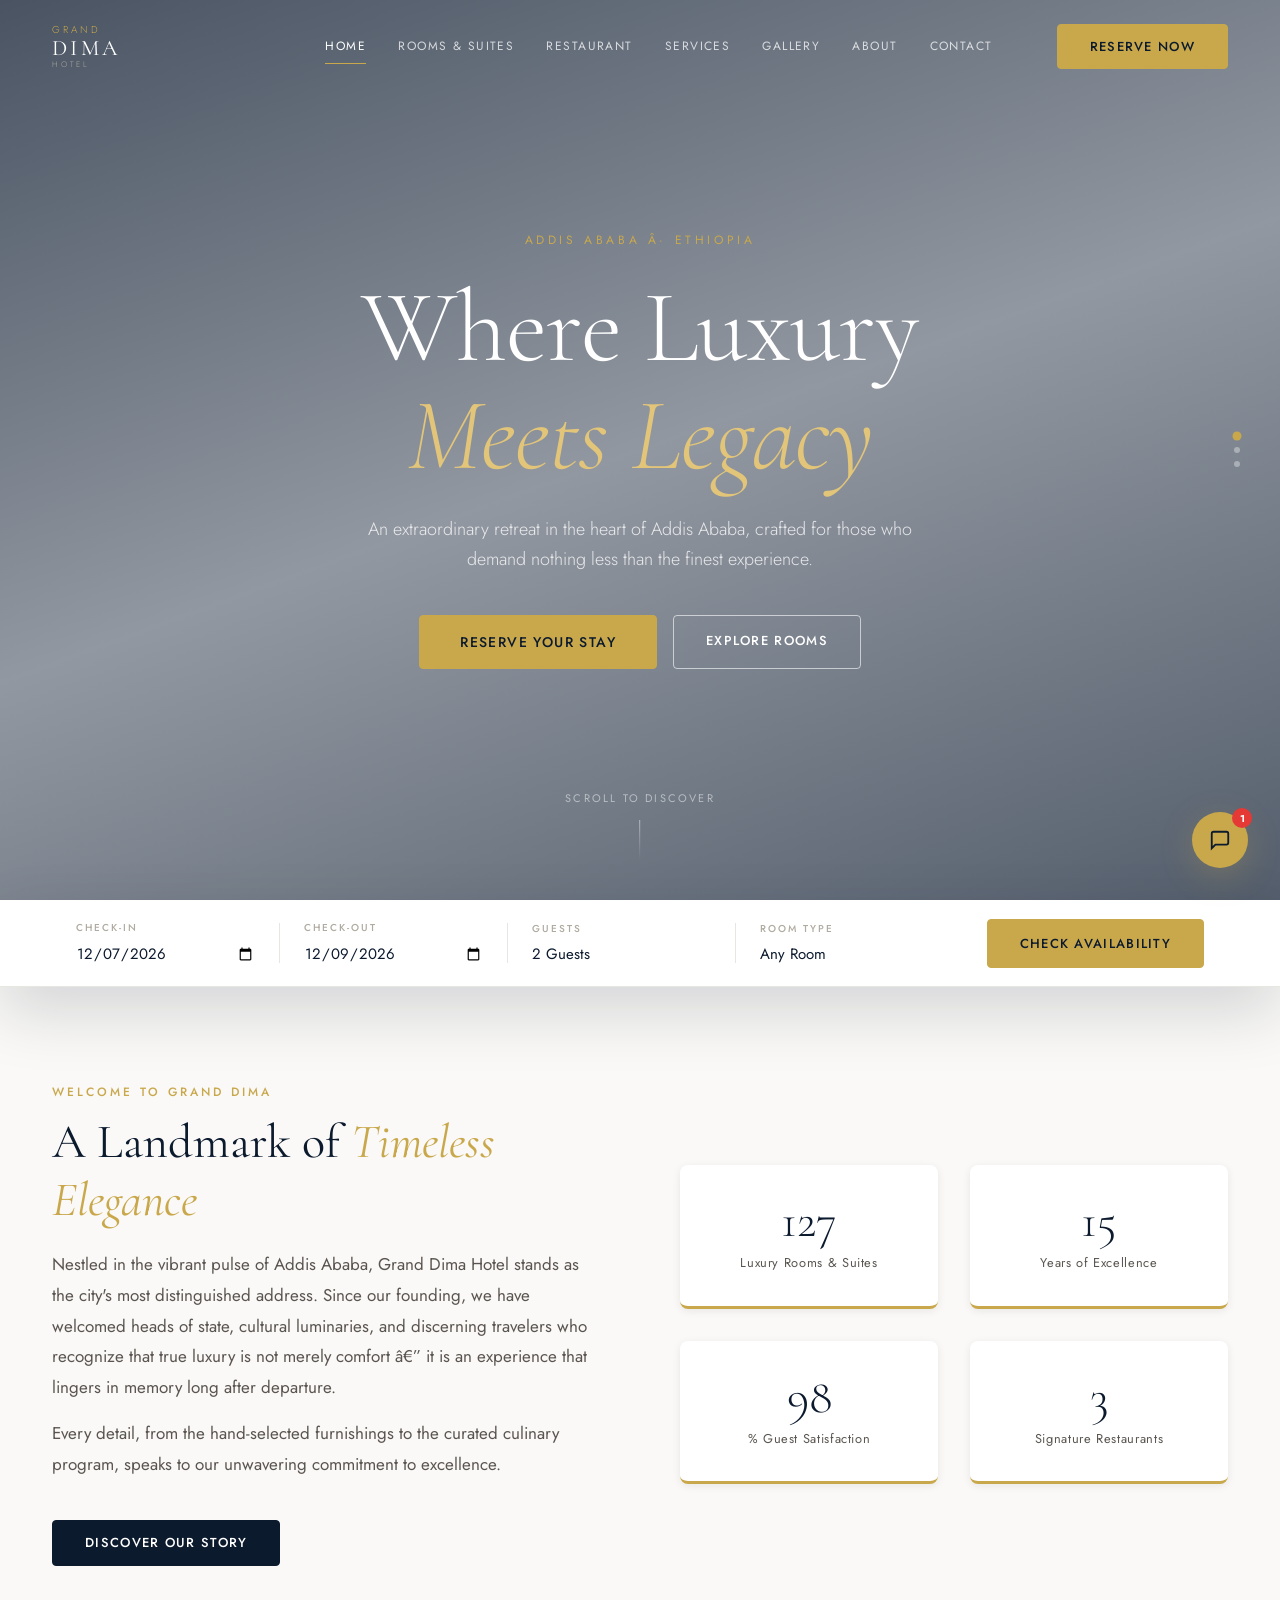
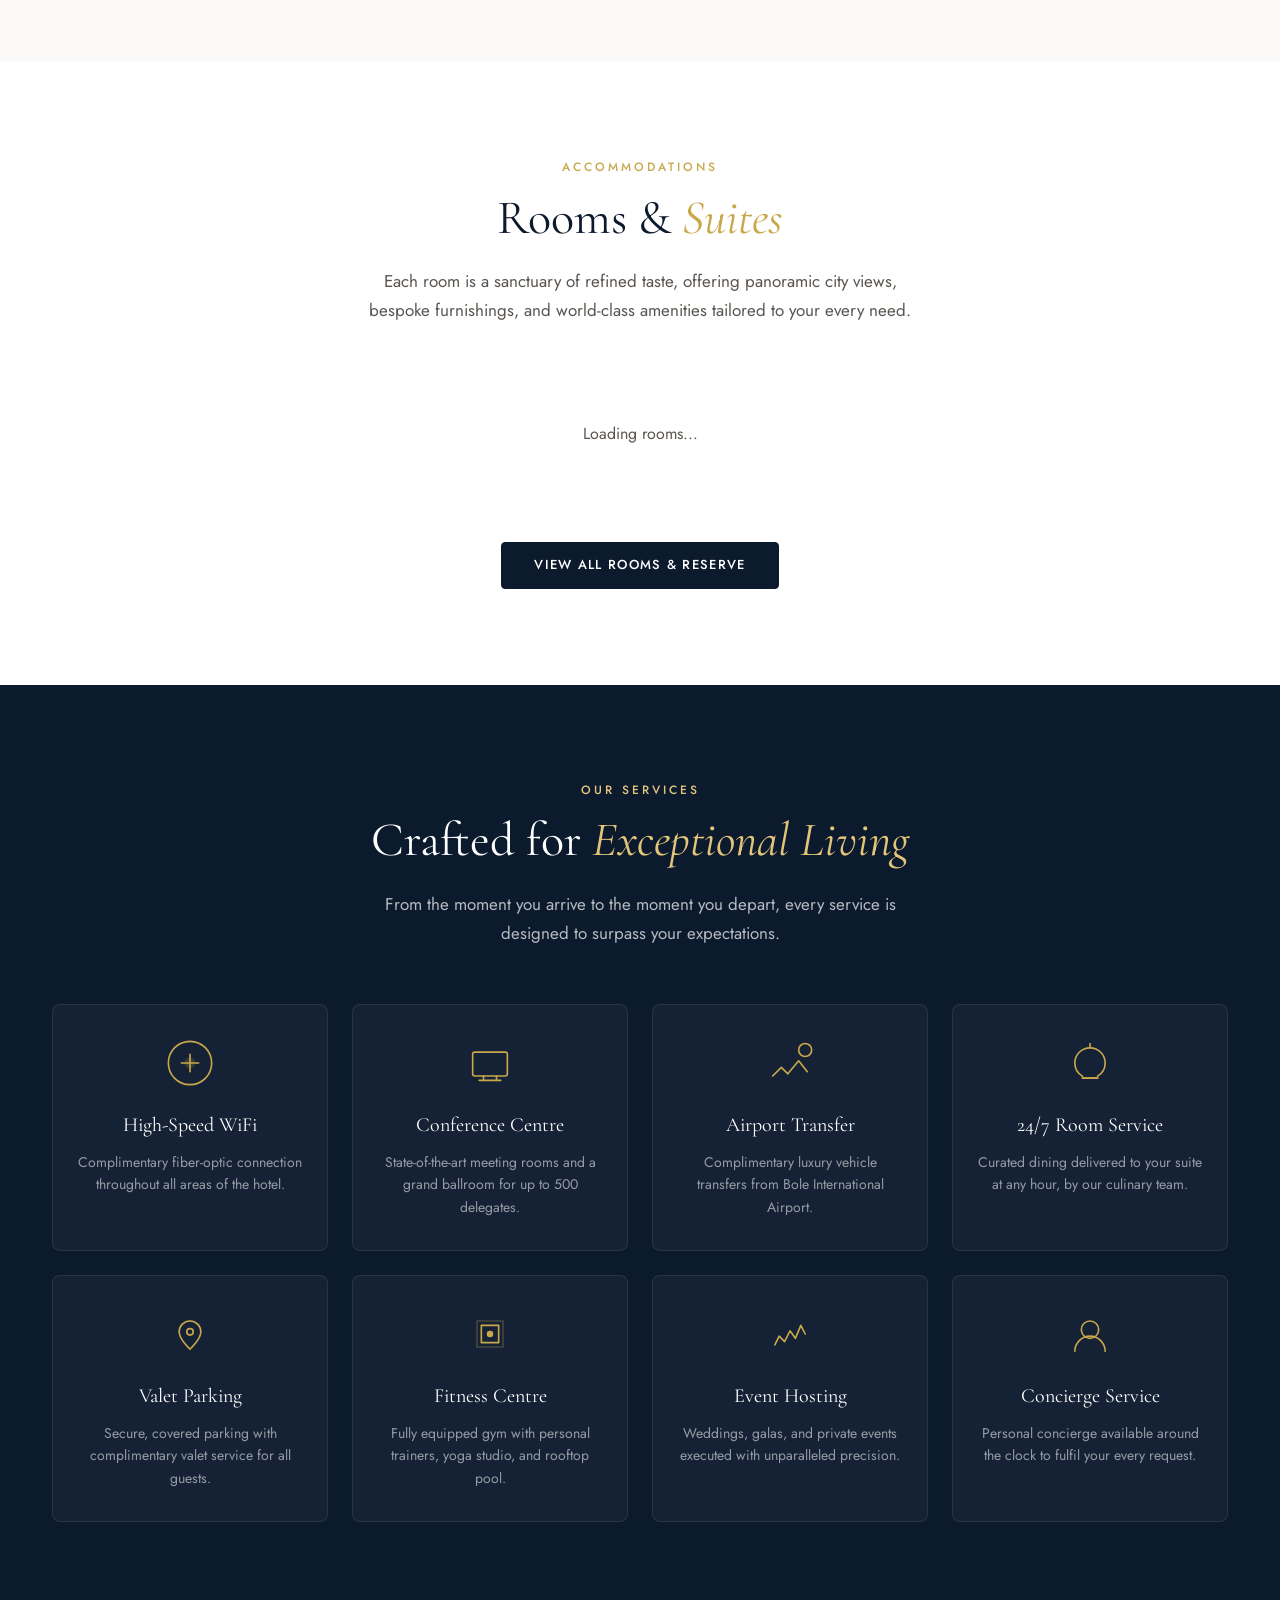
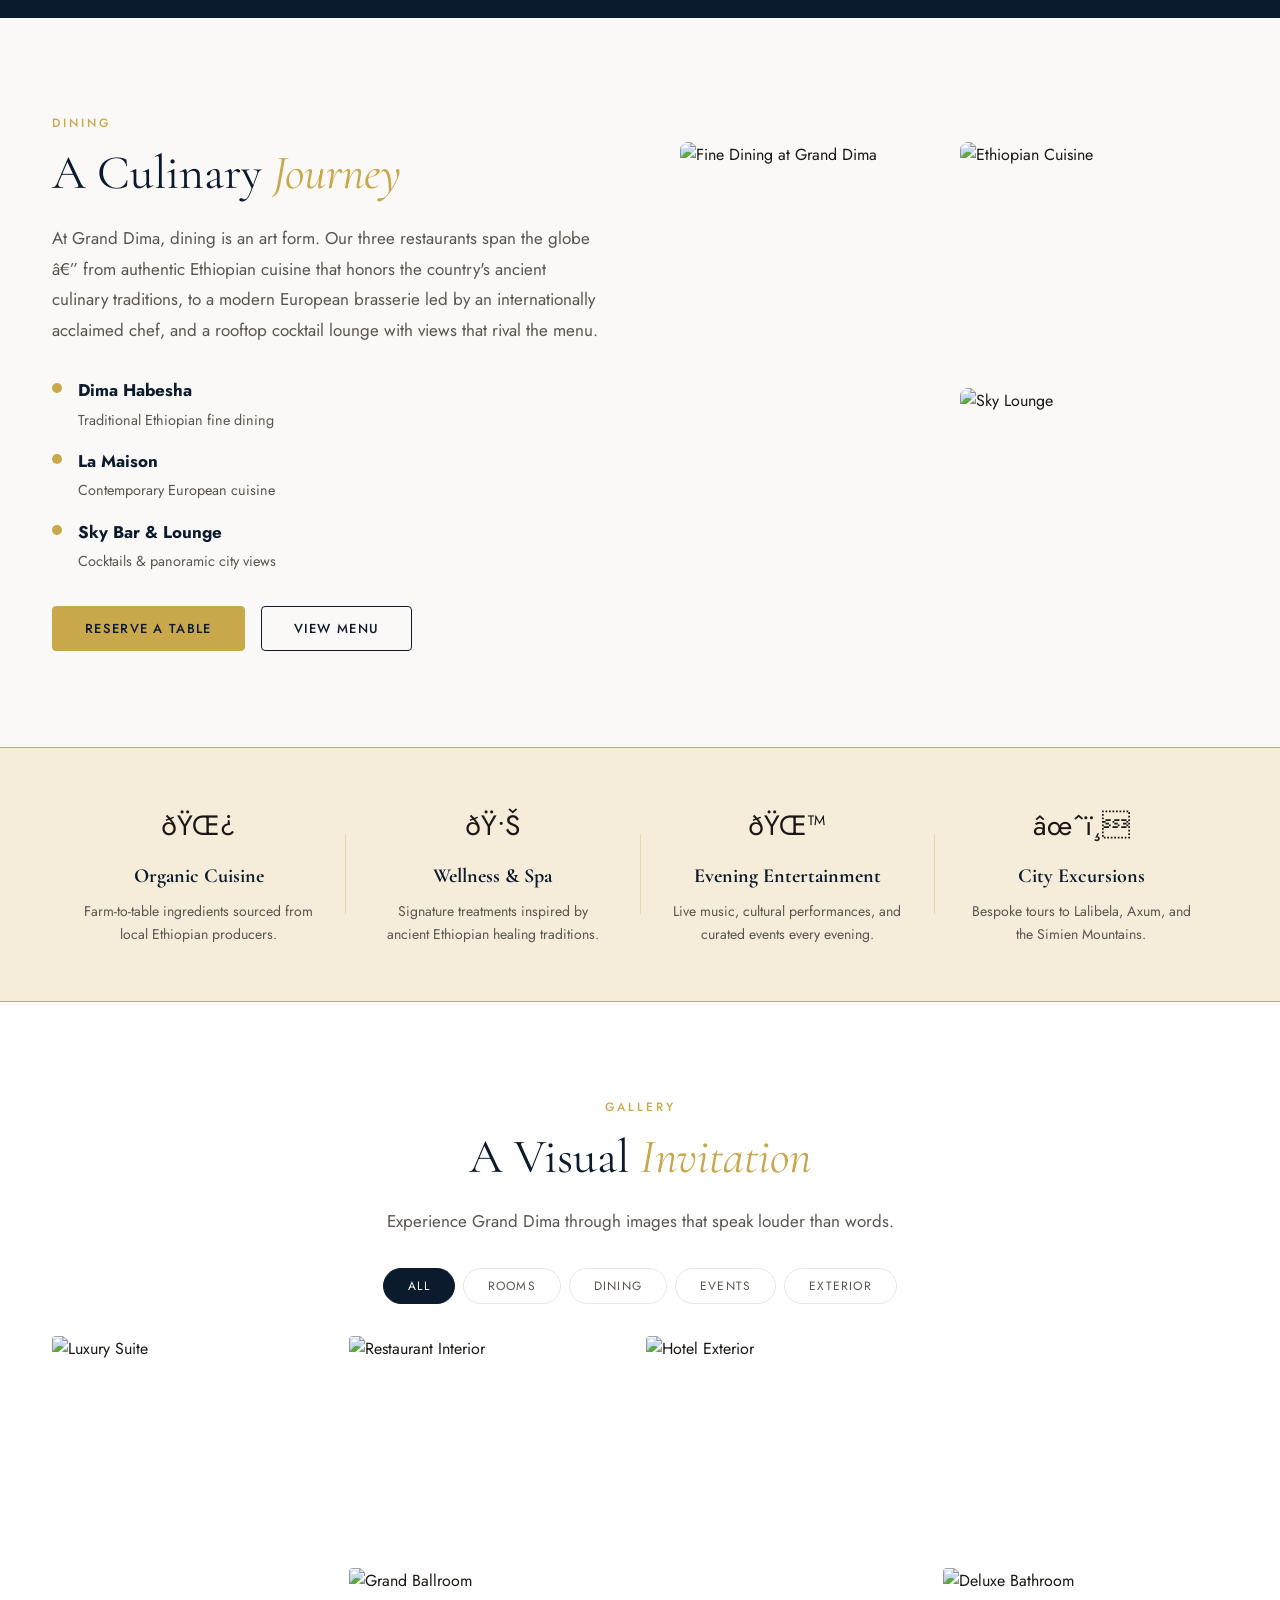
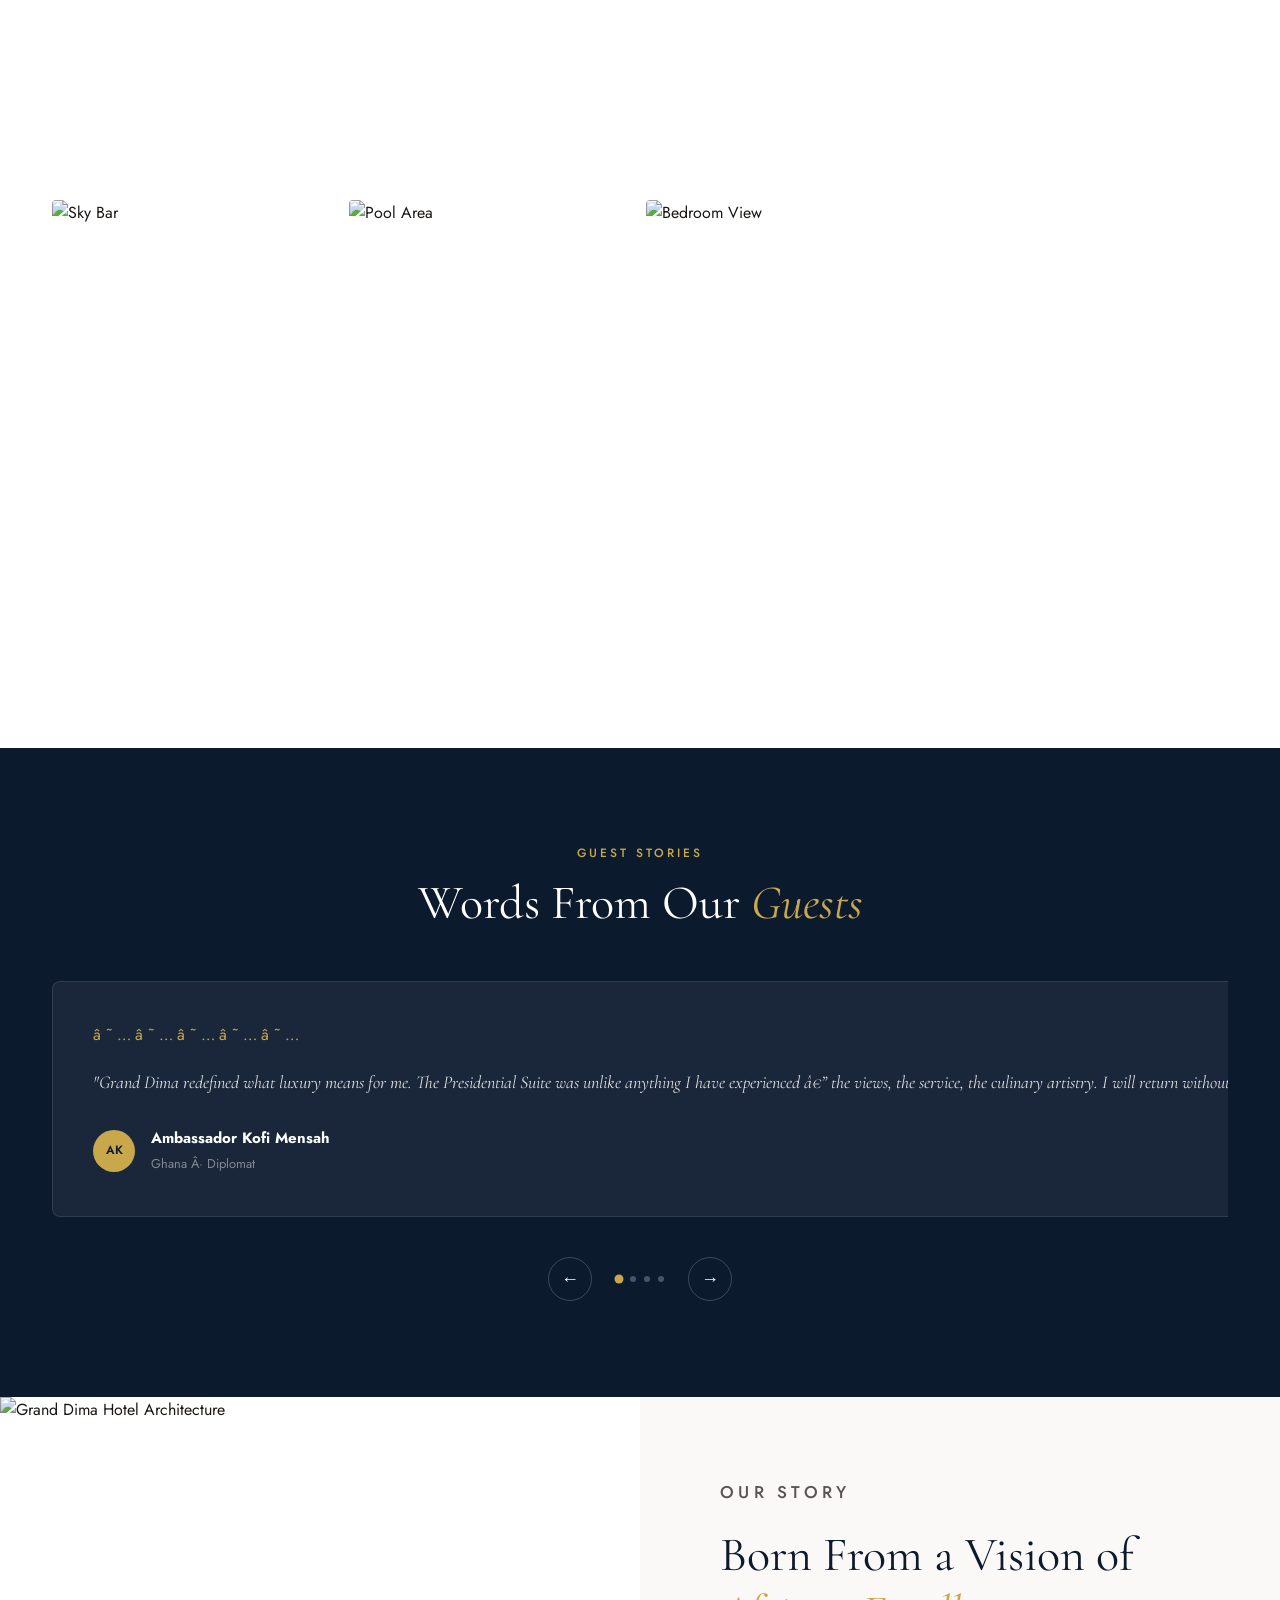
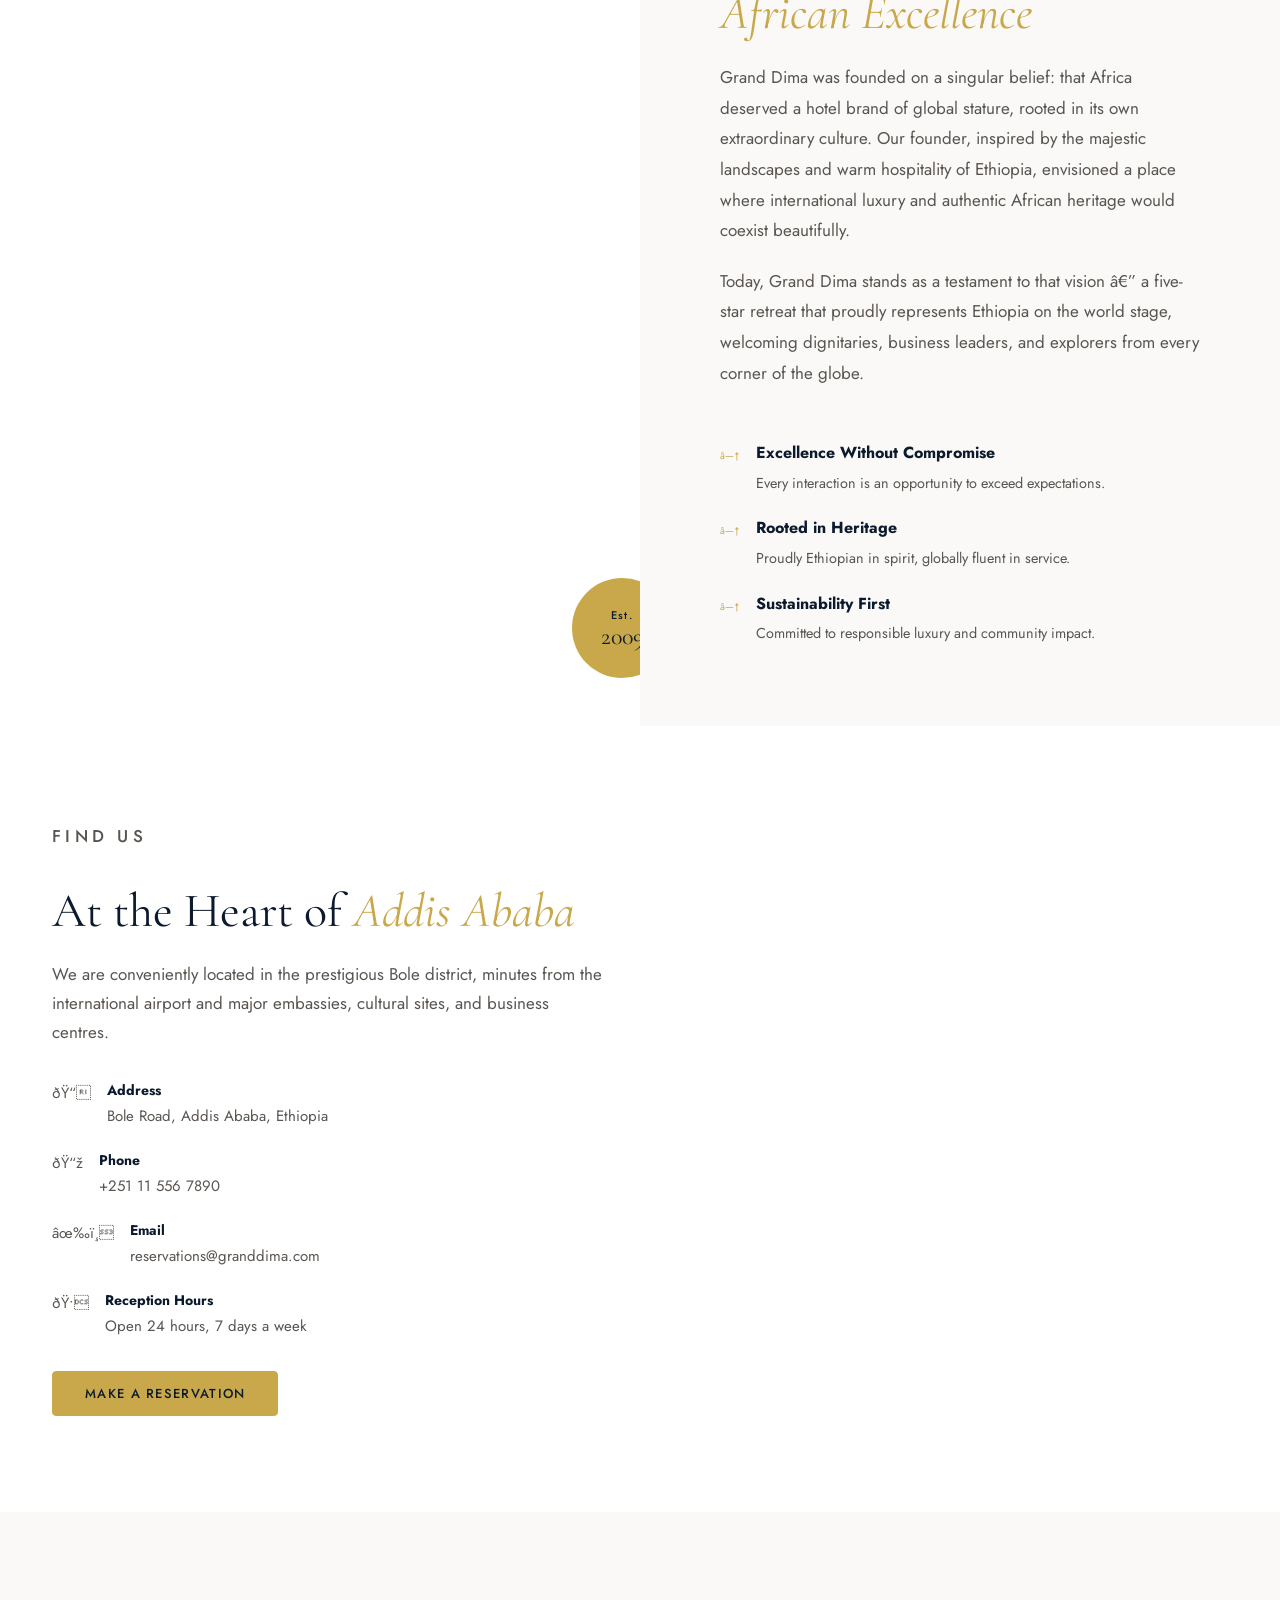
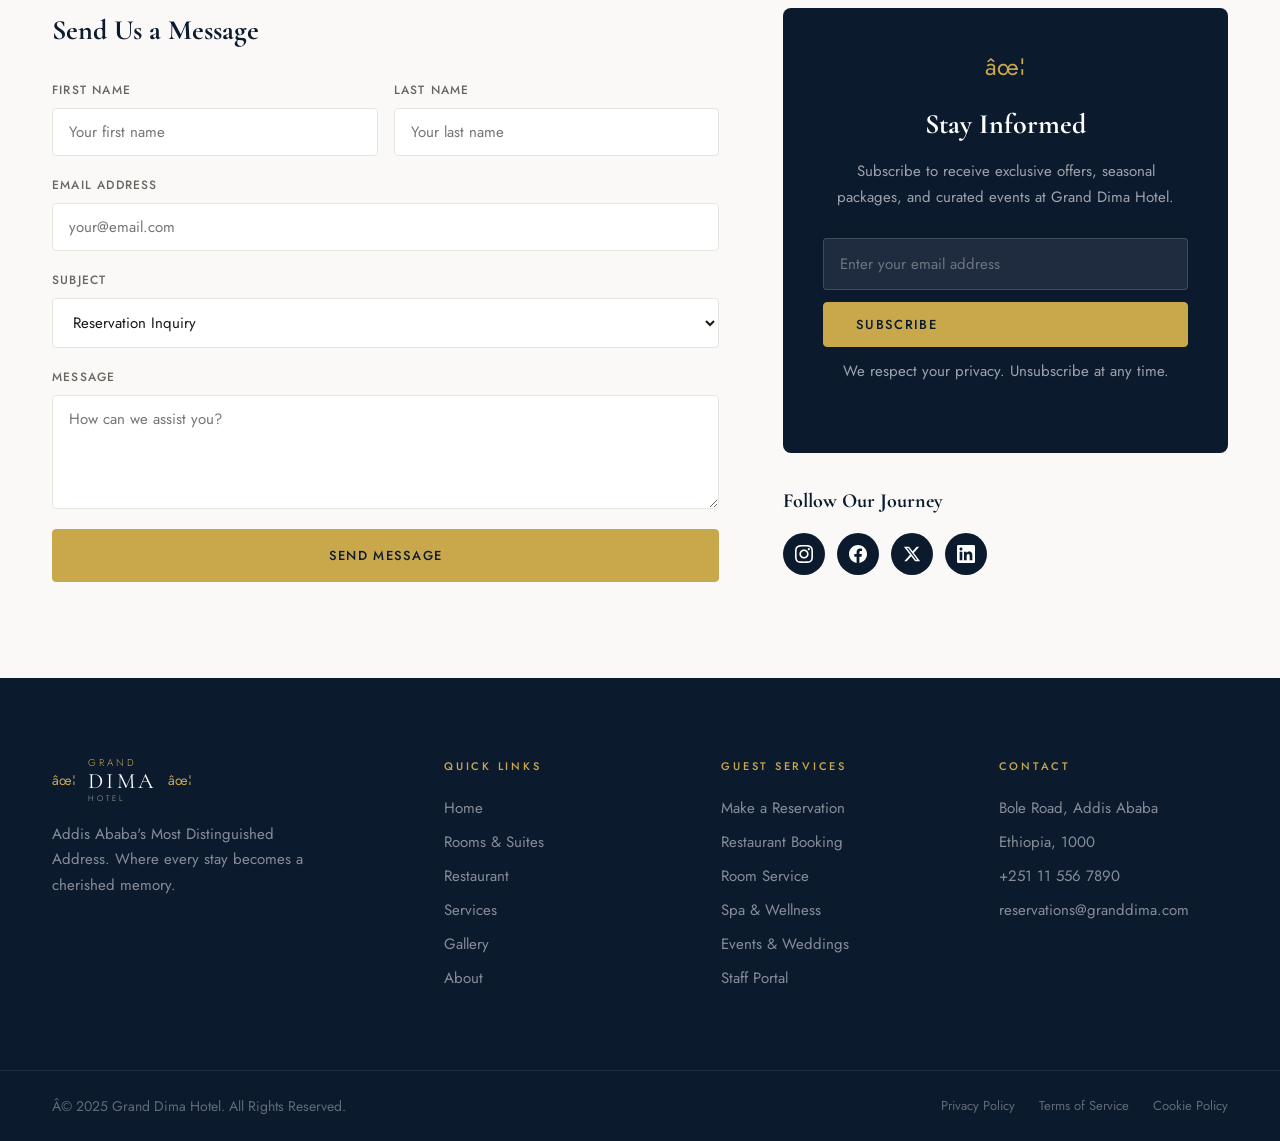
==== commit 1ae6ebe9: "removed" ====
--- a/index.html
+++ b/index.html
@@ -18,13 +18,11 @@
   <div class="nav-inner">
     <div class="nav-logo">
       <a href="#home">
-        <span class="logo-ornament">âœ¦</span>
         <div class="logo-text">
           <span class="logo-grand">GRAND</span>
           <span class="logo-dima">DIMA</span>
           <span class="logo-hotel">HOTEL</span>
         </div>
-        <span class="logo-ornament">âœ¦</span>
       </a>
     </div>
     <ul class="nav-links" id="navLinks">
